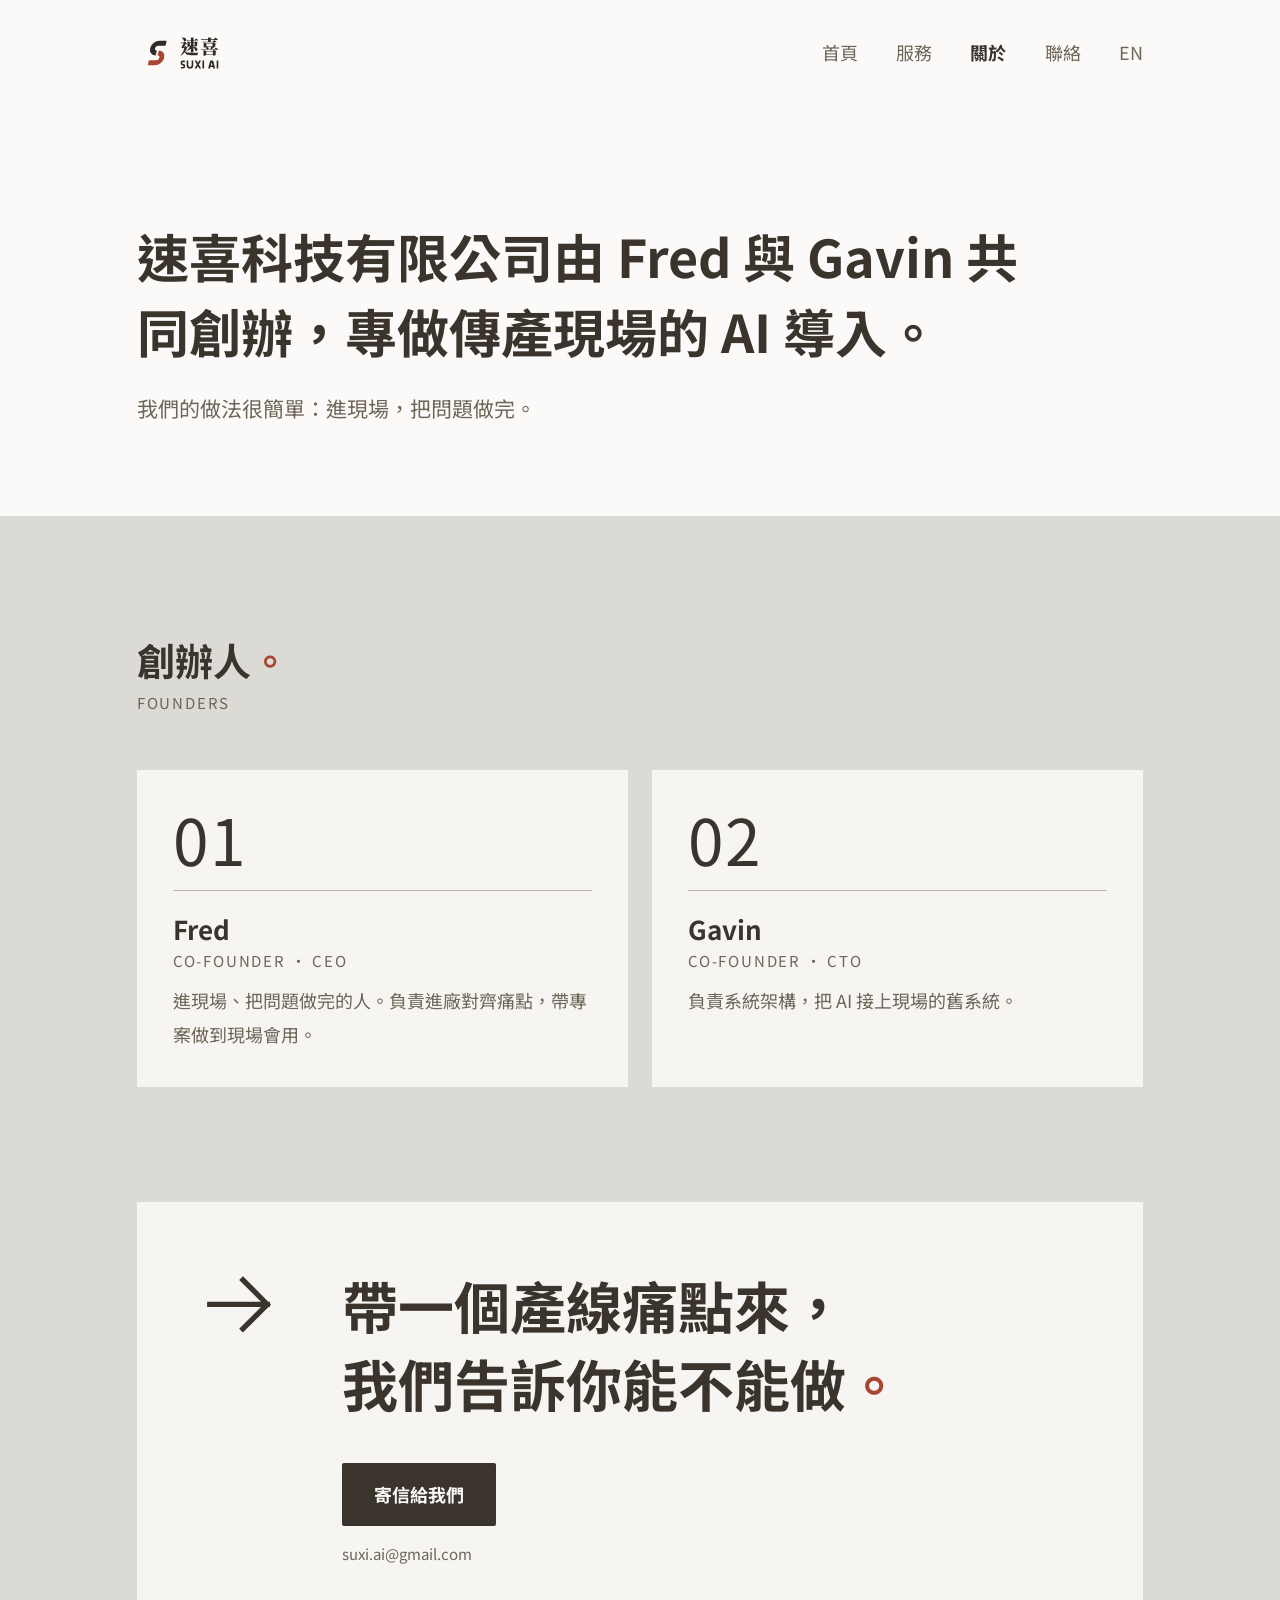
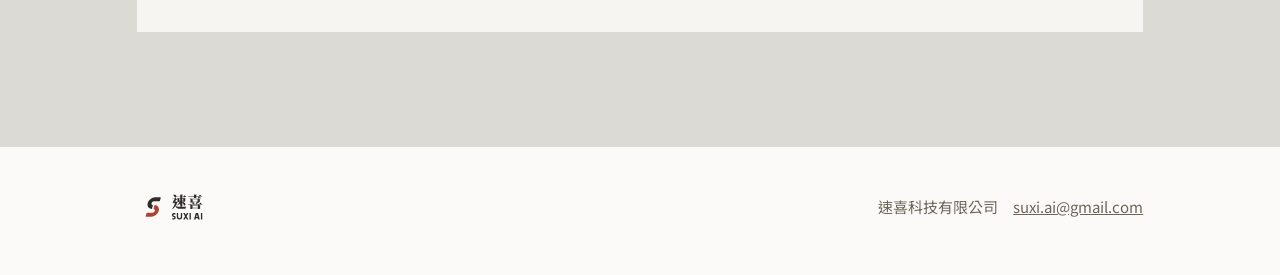
==== about/index.html @ ddbe0c7b "官網改版：導視系統風（D6），中英 8 頁 Co-Authored-By: Claude Sonnet 5.5 <noreply@anthropic.com>" ====
<!doctype html>
<html lang="zh-Hant-TW">
<head>
<meta charset="utf-8">
<meta name="viewport" content="width=device-width, initial-scale=1">
<title>關於｜速喜科技 SUXI AI</title>
<meta name="description" content="速喜科技有限公司由 Fred 與 Gavin 共同創辦，專做傳產現場的 AI 導入。">
<meta name="theme-color" content="#FBFAF8">
<link rel="icon" href="../assets/favicon.ico" sizes="48x48">
<link rel="icon" href="../assets/favicon.svg" type="image/svg+xml">
<link rel="apple-touch-icon" href="../assets/apple-touch-icon.png">
<link rel="preconnect" href="https://fonts.googleapis.com">
<link rel="preconnect" href="https://fonts.gstatic.com" crossorigin>
<link href="https://fonts.googleapis.com/css2?family=Noto+Sans+TC:wght@400;700&display=swap" rel="stylesheet">
<link rel="stylesheet" href="../style.css">
<script type="application/ld+json">
{
  "@context": "https://schema.org",
  "@type": "Organization",
  "name": "速喜科技有限公司",
  "alternateName": "SUXI AI",
  "email": "suxi.ai@gmail.com",
  "description": "速喜科技進傳產現場，把 AI 接進正在跑的舊系統，讓它真正用起來。"
}
</script>
</head>
<body>

<svg width="0" height="0" style="position:absolute" aria-hidden="true">
  <symbol id="a-right" viewBox="0 0 44 44"><path d="M5 22H38M24 8L38 22L24 36"/></symbol>
  <symbol id="a-up" viewBox="0 0 44 44"><path d="M22 39V6M8 20L22 6L36 20"/></symbol>
  <symbol id="a-left" viewBox="0 0 44 44"><path d="M39 22H6M20 8L6 22L20 36"/></symbol>
</svg>

<header class="site-header">
  <div class="wrap">
    <a href="../" class="brand"><img src="../assets/suxi-horizontal-bi.svg" alt="速喜科技 SUXI AI" width="86" height="50"></a>
    <nav class="nav" aria-label="主選單">
      <a href="../">首頁</a>
      <a href="../services/">服務</a>
      <a href="./" aria-current="page">關於</a>
      <a href="../contact/">聯絡</a>
      <a href="../en/about/" lang="en" hreflang="en">EN</a>
    </nav>
  </div>
</header>

<main>
  <section class="page-head">
    <div class="wrap">
      <h1 class="page-title">速喜科技有限公司由 Fred 與 Gavin 共同創辦，專做傳產現場的 AI 導入。</h1>
      <p class="lead">我們的做法很簡單：進現場，把問題做完。</p>
    </div>
  </section>

  <section class="wall">
    <div class="wrap">
      <div class="head">
        <h2>創辦人<span class="seal">。</span></h2>
        <p class="en">Founders</p>
      </div>
      <ul class="plates two">
        <li class="plate">
          <div class="plate-top"><span class="num">01</span></div>
          <h3>Fred</h3>
          <p class="en">Co-founder · CEO</p>
          <p>進現場、把問題做完的人。負責進廠對齊痛點，帶專案做到現場會用。</p>
        </li>
        <li class="plate">
          <div class="plate-top"><span class="num">02</span></div>
          <h3>Gavin</h3>
          <p class="en">Co-founder · CTO</p>
          <p>負責系統架構，把 AI 接上現場的舊系統。</p>
        </li>
      </ul>
    </div>
  </section>

  <section class="wall closing">
    <div class="wrap">
      <div class="plate">
        <svg class="arrow" aria-hidden="true"><use href="#a-right"/></svg>
        <div>
          <h2><span>帶一個產線痛點來，</span><span>我們告訴你能不能做<span class="seal" style="display:inline">。</span></span></h2>
          <a class="btn" href="mailto:suxi.ai@gmail.com">寄信給我們</a>
          <span class="mailnote">suxi.ai@gmail.com</span>
        </div>
      </div>
    </div>
  </section>
</main>

<footer class="site-footer">
  <div class="wrap">
    <img src="../assets/suxi-horizontal-bi.svg" alt="速喜科技 SUXI AI" width="69" height="40">
    <p>速喜科技有限公司　<a href="mailto:suxi.ai@gmail.com">suxi.ai@gmail.com</a></p>
  </div>
</footer>

</body>
</html>
---- style.css ----
/* 速喜科技 SUXI AI — 導視系統風（2026-11-10 定案 D6）
   參考：嘉義市立美術館視覺識別與導視（莊濟寰）。
   一種黑體、兩種粗細；褐墨＋淺灰牆面；箭頭、方框數字、細橫線；中英雙語；朱色只留句號 */
:root {
  --white: #FBFAF8;
  --wall: #DCDAD5;        /* 導視牆 */
  --plate: #F6F5F2;       /* 導視牌 */
  --ink: #3A342D;         /* 褐墨，內文 */
  --ink-soft: #6F6558;    /* 次要文字 */
  --rule: #BDB7AC;        /* 細線 */
  --shu: #A94632;         /* 褪朱，沿用 logo */
  --sans: "Noto Sans TC", "PingFang TC", system-ui, sans-serif;
  --gutter: clamp(20px, 6vw, 96px);
  --max: 1160px;
}

* { box-sizing: border-box; }
html { -webkit-text-size-adjust: 100%; }
body { margin: 0; background: var(--white); color: var(--ink); font-family: var(--sans); font-weight: 400; font-size: 18px; line-height: 1.85; }
html[lang="en"] body { line-height: 1.65; }
p, h1, h2, h3, ol, ul { margin: 0; }
a { color: inherit; }
img { display: block; max-width: 100%; }
b, h1, h2, h3 { font-weight: 700; }
.wrap { max-width: var(--max); margin: 0 auto; padding: 0 var(--gutter); }
.seal { color: var(--shu); }
.en { font-size: 15px; line-height: 1.5; letter-spacing: .12em; text-transform: uppercase; color: var(--ink-soft); }
.arrow { width: 44px; height: 44px; flex: none; fill: none; stroke: var(--ink); stroke-width: 3; stroke-linecap: square; stroke-linejoin: miter; }

/* ---------- 頁首 ---------- */
.site-header .wrap { display: flex; align-items: center; justify-content: space-between; flex-wrap: wrap; gap: 8px 24px; padding-top: 28px; padding-bottom: 28px; }
.brand img { height: 50px; width: auto; }
.nav { display: flex; flex-wrap: wrap; gap: 4px clamp(20px, 3vw, 40px); font-size: 18px; }
.nav a { text-decoration: none; color: var(--ink-soft); padding: 4px 0; }
.nav a:hover { color: var(--ink); }
.nav a[aria-current="page"] { color: var(--ink); font-weight: 700; }

/* ---------- 首屏（首頁） ---------- */
.hero { padding: clamp(64px, 11vw, 144px) 0 clamp(72px, 11vw, 144px); }
.display { font-weight: 700; font-size: clamp(40px, 10.5vw, 120px); line-height: 1.3; }
.display span { display: block; }
html[lang="en"] .display { font-size: clamp(36px, 8.4vw, 104px); line-height: 1.2; }
.hero-text { max-width: 36em; margin-top: clamp(48px, 7vw, 88px); }
.hero h1 { font-size: 22px; line-height: 1.8; text-wrap: balance; }
html[lang="en"] .hero h1 { line-height: 1.6; }
.hero .lead { color: var(--ink-soft); margin-top: 20px; }

.btn { display: inline-block; margin-top: 40px; text-decoration: none; background: var(--ink); color: var(--white); font-size: 18px; font-weight: 700; line-height: 1.5;
  padding: 18px 32px; border-radius: 2px; transition: background .2s; }
.btn:hover { background: var(--shu); }
.mailnote { display: block; margin-top: 14px; font-size: 15px; color: var(--ink-soft); }

/* ---------- 子頁標題 ---------- */
.page-head { padding: clamp(56px, 9vw, 112px) 0 clamp(48px, 7vw, 88px); }
.page-title { font-size: clamp(28px, 4.6vw, 52px); font-weight: 700; line-height: 1.45; max-width: 20em; text-wrap: balance; }
html[lang="en"] .page-title { line-height: 1.25; max-width: 22em; }
.page-head .lead { color: var(--ink-soft); font-size: clamp(18px, 2vw, 21px); margin-top: 20px; max-width: 32em; }

/* ---------- 導視牆與導視牌 ---------- */
.wall { background: var(--wall); padding: clamp(64px, 9vw, 120px) 0; }
.wall + .wall { padding-top: 0; }
.head { margin-bottom: clamp(32px, 5vw, 56px); }
.head h2 { font-size: clamp(28px, 3.4vw, 38px); line-height: 1.5; }
html[lang="en"] .head h2 { line-height: 1.3; }
.head .en { margin-top: 4px; }
.head .intro { color: var(--ink-soft); margin-top: 16px; max-width: 36em; }

.plates { list-style: none; padding: 0; display: grid; gap: clamp(16px, 2vw, 24px); }
.plates.two { grid-template-columns: repeat(2, 1fr); }
.plates.three { grid-template-columns: repeat(3, 1fr); }
.plates.four { grid-template-columns: repeat(4, 1fr); }
.plate { background: var(--plate); padding: clamp(24px, 3vw, 36px); }
.plate-top { display: flex; align-items: flex-start; justify-content: space-between; padding-bottom: 20px; border-bottom: 1px solid var(--rule); }
.num { font-size: clamp(44px, 5vw, 64px); line-height: 1; letter-spacing: .02em; color: var(--ink); }
.plate h3 { font-size: 26px; line-height: 1.4; margin-top: 20px; }
.plates.four .plate h3 { font-size: 22px; }
html[lang="en"] .plate h3 { line-height: 1.3; }
.plate .en { margin-top: 2px; }
.plate .what { margin-top: 20px; padding-top: 20px; border-top: 1px solid var(--rule); font-weight: 700; }
html[lang="en"] .plate .what { font-size: 20px; line-height: 1.4; }
.plate .what + p { color: var(--ink-soft); margin-top: 6px; }
.plate > p:not(.en):not(.what) { color: var(--ink-soft); margin-top: 12px; }

/* 方框數字（像展廳 1、2、3 的標示） */
.box { width: 52px; height: 52px; flex: none; border: 3px solid var(--ink); display: grid; place-items: center; font-size: 26px; font-weight: 700; line-height: 1; }
.svc { display: grid; grid-template-columns: auto 1fr; gap: 8px 24px; align-items: start; }
.svc h3 { margin-top: 0; }
.svc p:not(.en) { grid-column: 2; color: var(--ink-soft); margin-top: 12px; }
.svc .en { grid-column: 2; margin-top: 0; }

/* ---------- 細線列（寫給誰、聯絡清單） ---------- */
.sect { padding: clamp(72px, 10vw, 128px) 0; }
.rows { list-style: none; padding: 0; border-top: 1px solid var(--rule); }
.rows li { display: grid; grid-template-columns: 5fr 7fr; gap: 4px 32px; padding: 24px 0; border-bottom: 1px solid var(--rule); align-items: baseline; font-size: clamp(20px, 2.2vw, 24px); }
.rows span { color: var(--ink-soft); }
.rows.list li { grid-template-columns: 72px 1fr; }
.rows.list .no { color: var(--ink-soft); font-size: 15px; letter-spacing: .12em; }
.note { color: var(--ink-soft); margin-top: 32px; }
.more { display: inline-block; margin-top: 32px; text-underline-offset: 6px; text-decoration-thickness: 1px; }
.more:hover { color: var(--shu); }

/* ---------- 聯絡信箱大字 ---------- */
.mail-big { display: inline-block; margin-top: 36px; font-size: clamp(22px, 4vw, 34px); font-weight: 700; text-decoration: none; color: var(--white); background: var(--ink); padding: 16px 32px; border-radius: 2px; overflow-wrap: anywhere; transition: background .2s; }
.mail-big:hover { background: var(--shu); }

/* ---------- 結尾導視牌 ---------- */
.closing .plate { display: grid; grid-template-columns: auto 1fr; gap: 24px clamp(24px, 5vw, 64px); align-items: start; padding: clamp(32px, 5vw, 72px); }
.closing .arrow { width: clamp(48px, 6vw, 80px); height: clamp(48px, 6vw, 80px); }
.closing h2 { font-size: clamp(26px, 4.6vw, 56px); line-height: 1.4; }
html[lang="en"] .closing h2 { font-size: clamp(26px, 3.6vw, 44px); line-height: 1.3; }
.closing h2 span { display: block; }

/* ---------- 頁尾 ---------- */
.site-footer .wrap { display: flex; justify-content: space-between; align-items: center; flex-wrap: wrap; gap: 16px; padding-top: 40px; padding-bottom: 48px; font-size: 15px; color: var(--ink-soft); }
.site-footer img { height: 40px; width: auto; }

/* ---------- 手機 ---------- */
@media (max-width: 1000px) {
  .plates.four { grid-template-columns: repeat(2, 1fr); }
}
@media (max-width: 860px) {
  .plates.two, .plates.three, .plates.four { grid-template-columns: 1fr; }
  .rows li, .rows.list li { grid-template-columns: 1fr; }
  .closing .plate { grid-template-columns: 1fr; }
  .btn { display: block; text-align: center; }
  .display { font-size: 13.2vw; }
  html[lang="en"] .display { font-size: 10vw; }
}
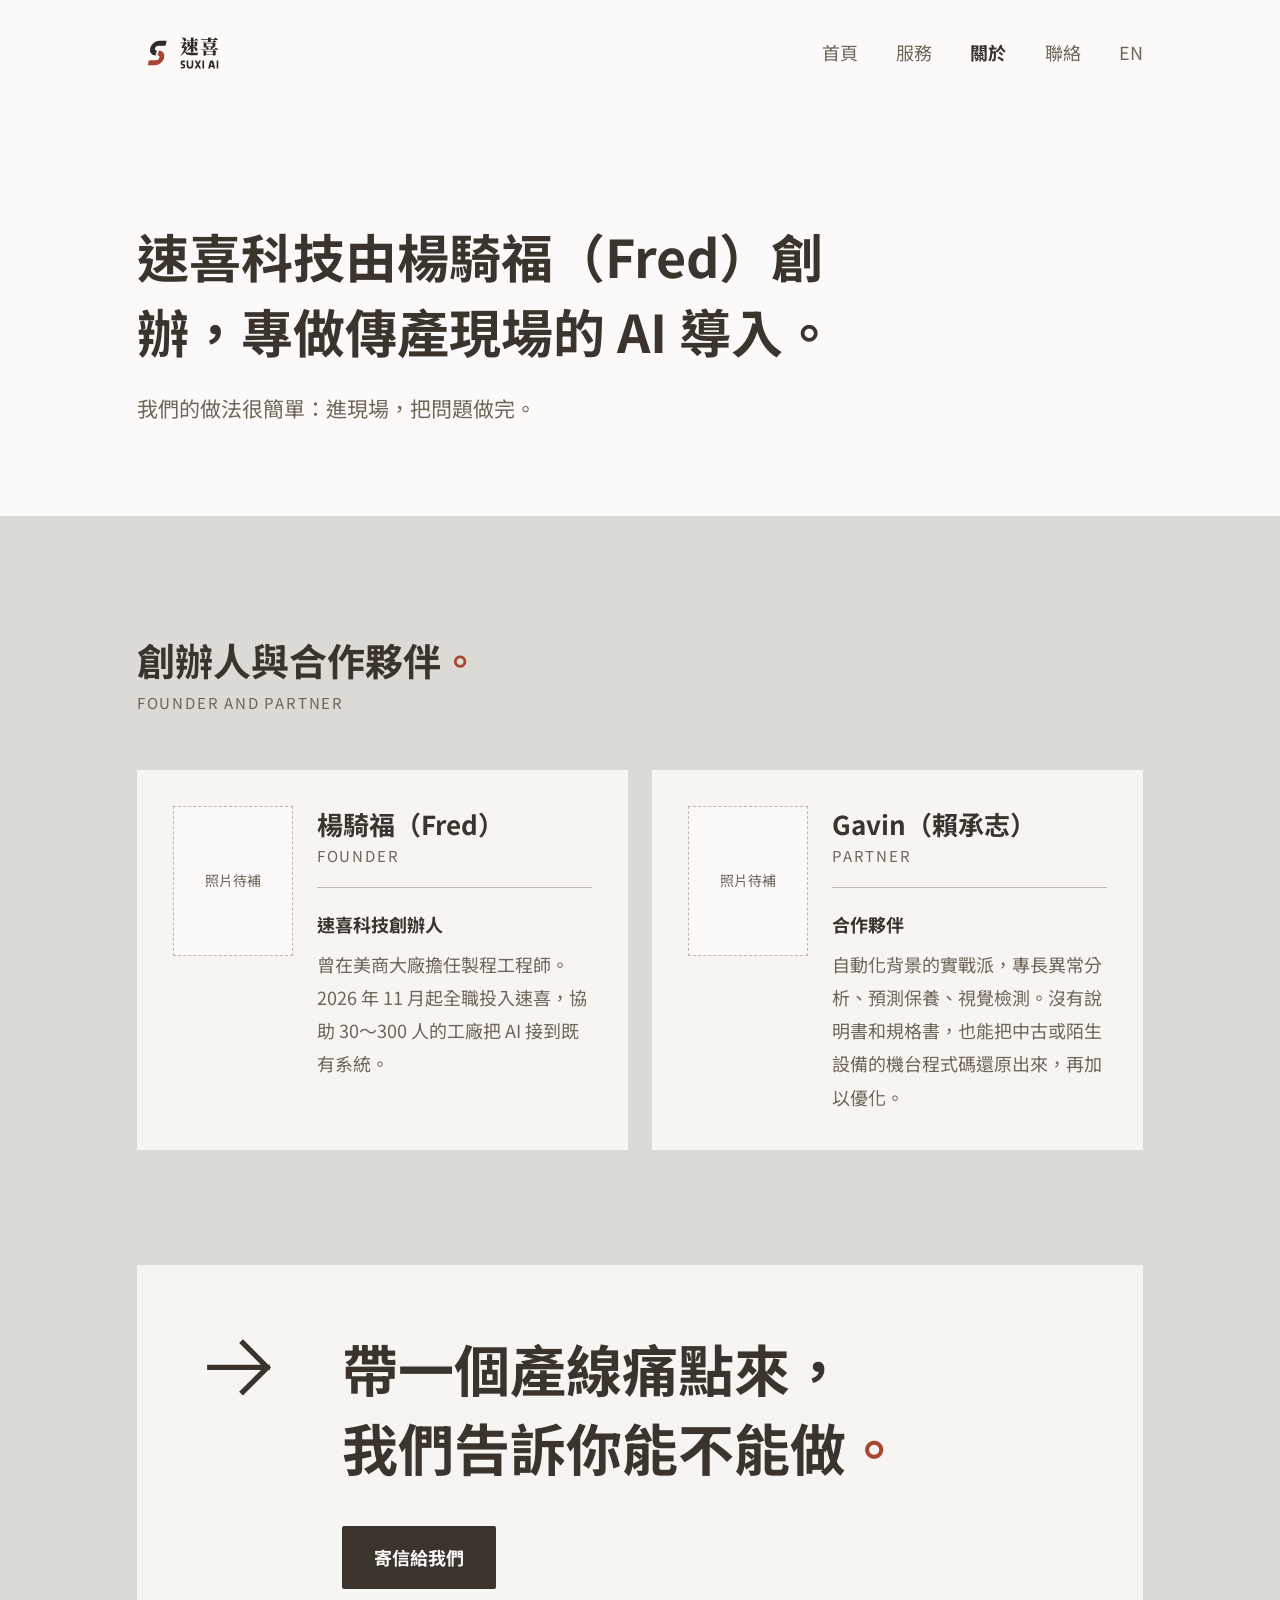
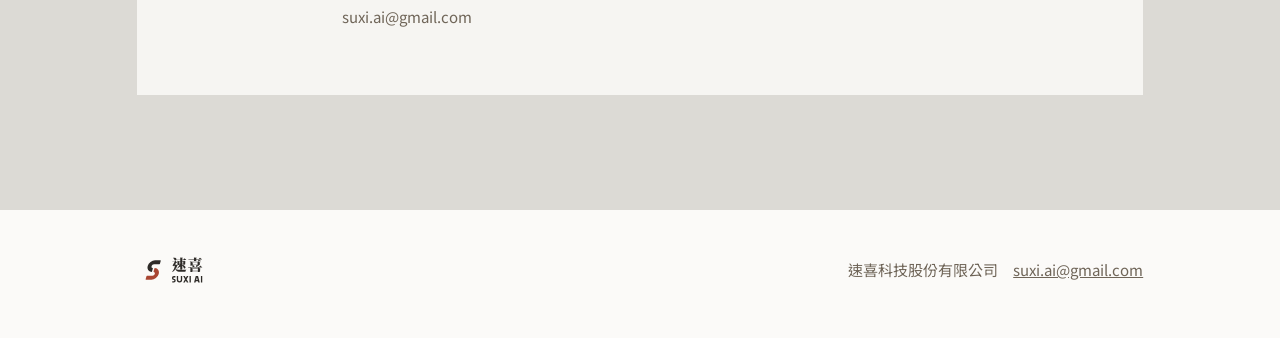
==== commit c1d43318: "官網 D6 版還原並補齊：三項服務、本地 AI、AI Agent 工作流、FAQ 問題、關於頁 - 從 c65c21c 還原 D6 中英 8 頁版型與 style.css，取代單頁霧黑版 - 補 ca" ====
--- a/about/index.html
+++ b/about/index.html
@@ -4,8 +4,20 @@
 <meta charset="utf-8">
 <meta name="viewport" content="width=device-width, initial-scale=1">
 <title>關於｜速喜科技 SUXI AI</title>
-<meta name="description" content="速喜科技有限公司由 Fred 與 Gavin 共同創辦，專做傳產現場的 AI 導入。">
+<meta name="description" content="速喜科技由楊騎福（Fred）創辦，進 30～300 人的工廠，把 AI 接到既有系統。">
 <meta name="theme-color" content="#FBFAF8">
+<link rel="canonical" href="https://suxiai.org/about/">
+<link rel="alternate" hreflang="zh-Hant-TW" href="https://suxiai.org/about/">
+<link rel="alternate" hreflang="en" href="https://suxiai.org/en/about/">
+<link rel="alternate" hreflang="x-default" href="https://suxiai.org/about/">
+<meta property="og:type" content="website">
+<meta property="og:site_name" content="速喜科技 SUXI AI">
+<meta property="og:locale" content="zh_TW">
+<meta property="og:url" content="https://suxiai.org/about/">
+<meta property="og:title" content="關於｜速喜科技 SUXI AI">
+<meta property="og:description" content="速喜科技由楊騎福（Fred）創辦，進 30～300 人的工廠，把 AI 接到既有系統。">
+<meta property="og:image" content="https://suxiai.org/assets/icon-512.png">
+<meta name="twitter:card" content="summary">
 <link rel="icon" href="../assets/favicon.ico" sizes="48x48">
 <link rel="icon" href="../assets/favicon.svg" type="image/svg+xml">
 <link rel="apple-touch-icon" href="../assets/apple-touch-icon.png">
@@ -13,16 +25,6 @@
 <link rel="preconnect" href="https://fonts.gstatic.com" crossorigin>
 <link href="https://fonts.googleapis.com/css2?family=Noto+Sans+TC:wght@400;700&display=swap" rel="stylesheet">
 <link rel="stylesheet" href="../style.css">
-<script type="application/ld+json">
-{
-  "@context": "https://schema.org",
-  "@type": "Organization",
-  "name": "速喜科技有限公司",
-  "alternateName": "SUXI AI",
-  "email": "suxi.ai@gmail.com",
-  "description": "速喜科技進傳產現場，把 AI 接進正在跑的舊系統，讓它真正用起來。"
-}
-</script>
 </head>
 <body>
 
@@ -38,7 +40,7 @@
     <nav class="nav" aria-label="主選單">
       <a href="../">首頁</a>
       <a href="../services/">服務</a>
-      <a href="./" aria-current="page">關於</a>
+      <a href="../about/" aria-current="page">關於</a>
       <a href="../contact/">聯絡</a>
       <a href="../en/about/" lang="en" hreflang="en">EN</a>
     </nav>
@@ -48,7 +50,7 @@
 <main>
   <section class="page-head">
     <div class="wrap">
-      <h1 class="page-title">速喜科技有限公司由 Fred 與 Gavin 共同創辦，專做傳產現場的 AI 導入。</h1>
+      <h1 class="page-title">速喜科技由楊騎福（Fred）創辦，專做傳產現場的 AI 導入。</h1>
       <p class="lead">我們的做法很簡單：進現場，把問題做完。</p>
     </div>
   </section>
@@ -56,21 +58,27 @@
   <section class="wall">
     <div class="wrap">
       <div class="head">
-        <h2>創辦人<span class="seal">。</span></h2>
-        <p class="en">Founders</p>
+        <h2>創辦人與合作夥伴<span class="seal">。</span></h2>
+        <p class="en">Founder and partner</p>
       </div>
       <ul class="plates two">
-        <li class="plate">
-          <div class="plate-top"><span class="num">01</span></div>
-          <h3>Fred</h3>
-          <p class="en">Co-founder · CEO</p>
-          <p>進現場、把問題做完的人。負責進廠對齊痛點，帶專案做到現場會用。</p>
+        <li class="plate person">
+          <div class="photo" role="img" aria-label="照片待補">照片待補</div>
+          <div>
+            <h3>楊騎福（Fred）</h3>
+            <p class="en">Founder</p>
+            <p class="what">速喜科技創辦人</p>
+            <p>曾在美商大廠擔任製程工程師。2026 年 11 月起全職投入速喜，協助 30～300 人的工廠把 AI 接到既有系統。</p>
+          </div>
         </li>
-        <li class="plate">
-          <div class="plate-top"><span class="num">02</span></div>
-          <h3>Gavin</h3>
-          <p class="en">Co-founder · CTO</p>
-          <p>負責系統架構，把 AI 接上現場的舊系統。</p>
+        <li class="plate person">
+          <div class="photo" role="img" aria-label="照片待補">照片待補</div>
+          <div>
+            <h3>Gavin（賴承志）</h3>
+            <p class="en">Partner</p>
+            <p class="what">合作夥伴</p>
+            <p>自動化背景的實戰派，專長異常分析、預測保養、視覺檢測。沒有說明書和規格書，也能把中古或陌生設備的機台程式碼還原出來，再加以優化。</p>
+          </div>
         </li>
       </ul>
     </div>
@@ -93,7 +101,7 @@
 <footer class="site-footer">
   <div class="wrap">
     <img src="../assets/suxi-horizontal-bi.svg" alt="速喜科技 SUXI AI" width="69" height="40">
-    <p>速喜科技有限公司　<a href="mailto:suxi.ai@gmail.com">suxi.ai@gmail.com</a></p>
+    <p>速喜科技股份有限公司　<a href="mailto:suxi.ai@gmail.com">suxi.ai@gmail.com</a></p>
   </div>
 </footer>
 
--- a/style.css
+++ b/style.css
@@ -108,7 +108,7 @@
 .closing .arrow { width: clamp(48px, 6vw, 80px); height: clamp(48px, 6vw, 80px); }
 .closing h2 { font-size: clamp(26px, 4.6vw, 56px); line-height: 1.4; }
 html[lang="en"] .closing h2 { font-size: clamp(26px, 3.6vw, 44px); line-height: 1.3; }
-.closing h2 span { display: block; }
+.closing h2 span { display: block; text-wrap: balance; }
 
 /* ---------- 頁尾 ---------- */
 .site-footer .wrap { display: flex; justify-content: space-between; align-items: center; flex-wrap: wrap; gap: 16px; padding-top: 40px; padding-bottom: 48px; font-size: 15px; color: var(--ink-soft); }
@@ -125,4 +125,28 @@
   .btn { display: block; text-align: center; }
   .display { font-size: 13.2vw; }
   html[lang="en"] .display { font-size: 10vw; }
+  .nav { gap: 4px 18px; font-size: 17px; }
 }
+
+/* ---------- 2026-11-25 補：三項服務、本地 AI、FAQ、人物照片位 ---------- */
+.svc-head { display: grid; grid-template-columns: auto 1fr; gap: 8px 24px; align-items: start; }
+.svc-head .box { margin-top: 4px; }
+.svc .ticks { grid-column: 2; }
+.ticks { list-style: none; padding: 0; margin-top: 16px; border-top: 1px solid var(--rule); }
+.ticks li { padding: 12px 0 12px 20px; border-bottom: 1px solid var(--rule); color: var(--ink-soft); position: relative; }
+.ticks li::before { content: ""; position: absolute; left: 0; top: 1.45em; width: 10px; height: 2px; background: var(--shu); }
+.plates.flat .plate { background: var(--plate); border: 1px solid var(--rule); }
+.sect.tight { padding-top: 0; }
+.faq li { font-size: clamp(18px, 2vw, 21px); }
+.faq li span:last-child { color: var(--ink); }
+.person { display: grid; grid-template-columns: 120px 1fr; gap: 24px; align-items: start; }
+.person h3 { margin-top: 0; }
+.photo { aspect-ratio: 4 / 5; width: 100%; max-width: 100%; border: 1px dashed var(--rule); background: var(--white);
+  display: grid; place-items: center; text-align: center; font-size: 14px; color: var(--ink-soft); padding: 8px; }
+@media (max-width: 860px) {
+  .person { grid-template-columns: 96px 1fr; gap: 16px; }
+}
+@media (max-width: 420px) {
+  .person { grid-template-columns: 1fr; }
+  .photo { max-width: 140px; }
+}
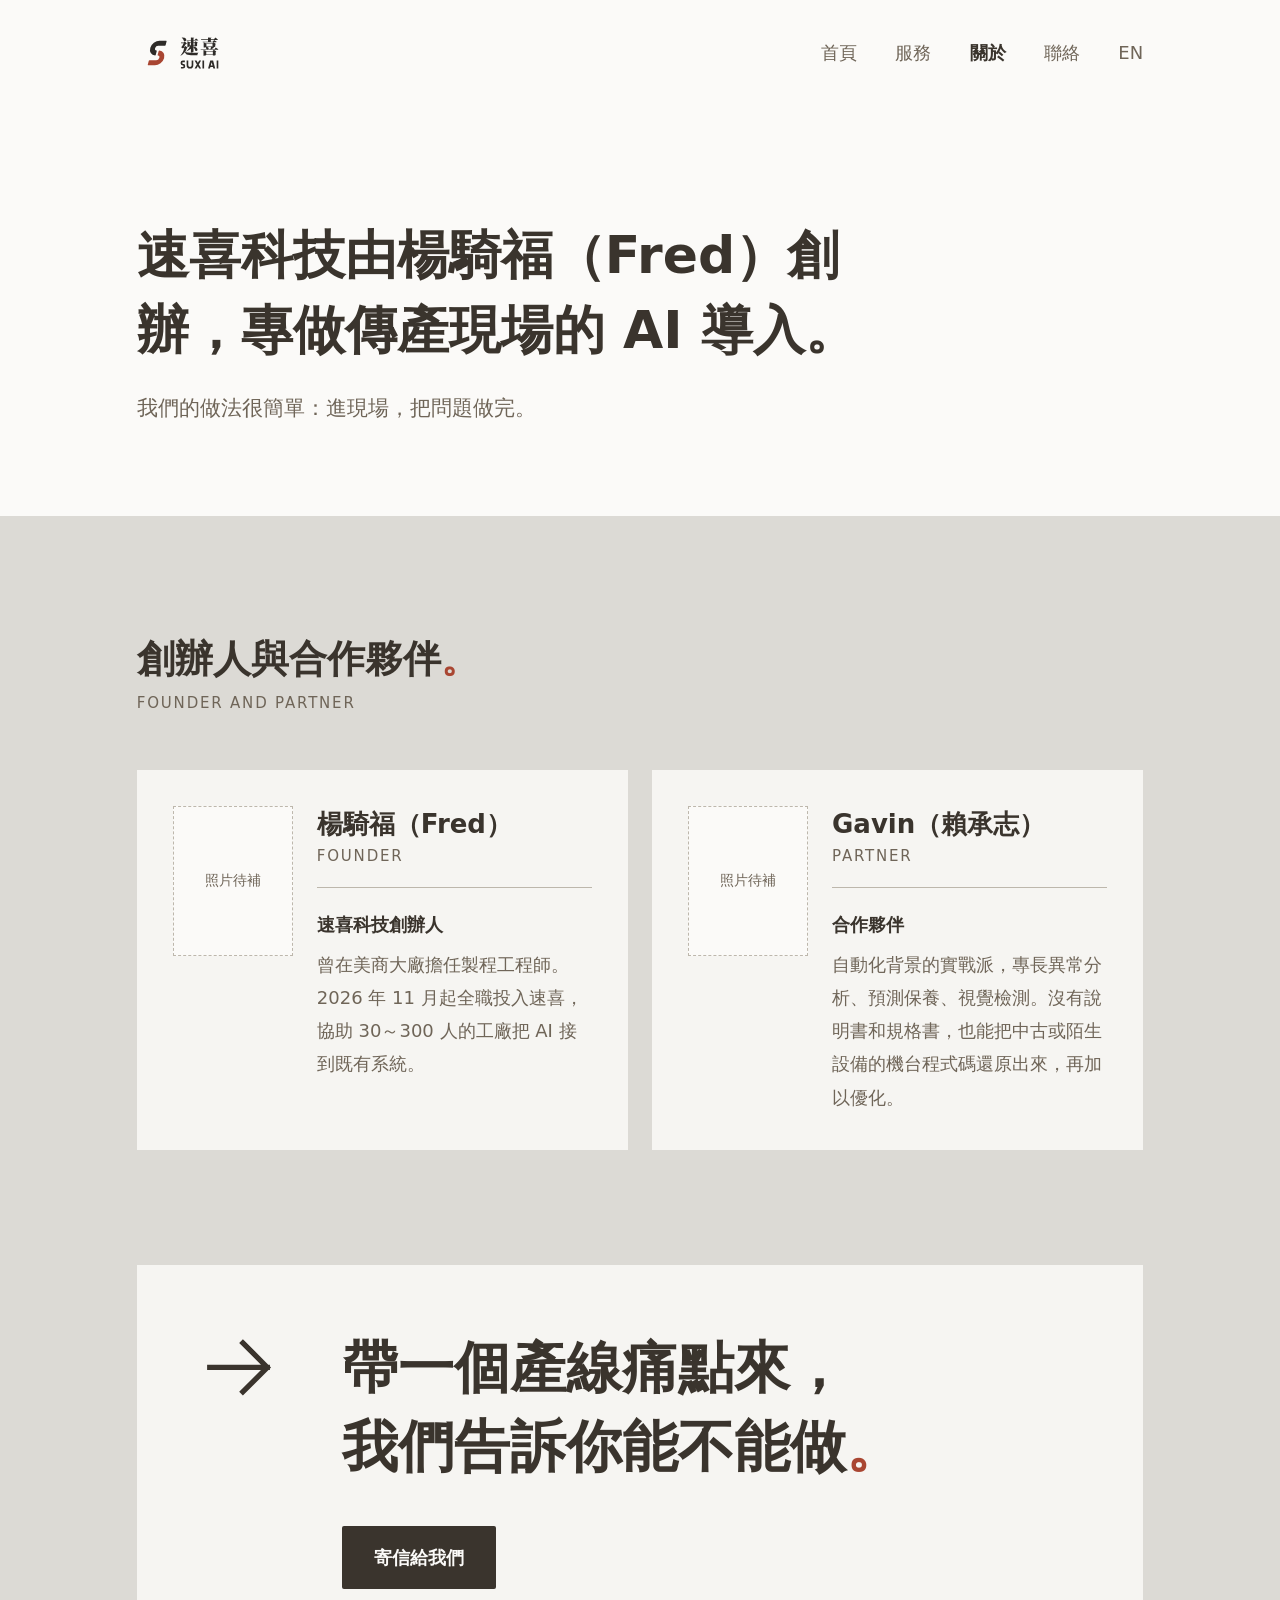
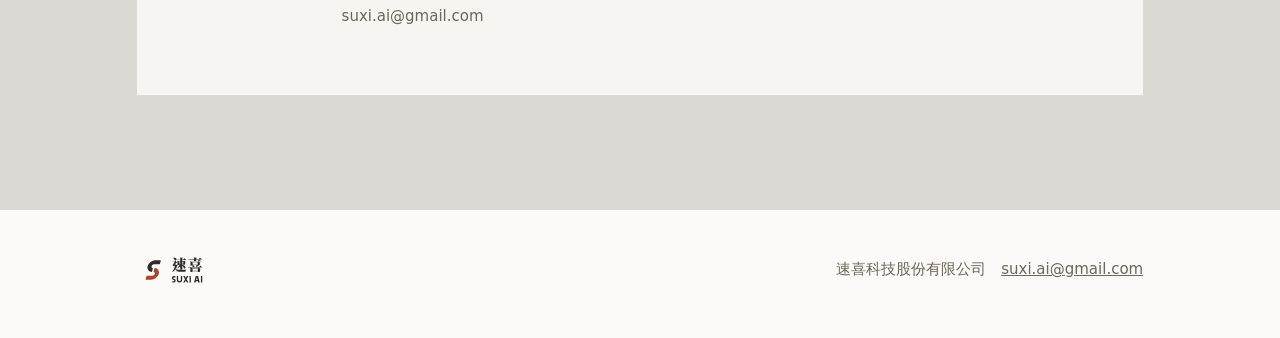
==== commit 2c0351f3: "首頁粒子背景、安全設定、分享大圖、robots 補 AI 爬蟲 - assets/particles.js：首屏粒子隨捲動 S 標誌 → 接線格 → 箭頭；無外部套件，尊重減少動態 - 8 頁加 CS" ====
--- a/about/index.html
+++ b/about/index.html
@@ -5,6 +5,8 @@
 <meta name="viewport" content="width=device-width, initial-scale=1">
 <title>關於｜速喜科技 SUXI AI</title>
 <meta name="description" content="速喜科技由楊騎福（Fred）創辦，進 30～300 人的工廠，把 AI 接到既有系統。">
+<meta http-equiv="Content-Security-Policy" content="default-src 'self'; script-src 'self'; style-src 'self' 'unsafe-inline' https://fonts.googleapis.com; font-src https://fonts.gstatic.com; img-src 'self' data:; connect-src 'none'; object-src 'none'; base-uri 'none'; form-action 'none'">
+<meta name="referrer" content="strict-origin-when-cross-origin">
 <meta name="theme-color" content="#FBFAF8">
 <link rel="canonical" href="https://suxiai.org/about/">
 <link rel="alternate" hreflang="zh-Hant-TW" href="https://suxiai.org/about/">
@@ -13,11 +15,17 @@
 <meta property="og:type" content="website">
 <meta property="og:site_name" content="速喜科技 SUXI AI">
 <meta property="og:locale" content="zh_TW">
+<meta property="og:locale:alternate" content="en_US">
 <meta property="og:url" content="https://suxiai.org/about/">
 <meta property="og:title" content="關於｜速喜科技 SUXI AI">
 <meta property="og:description" content="速喜科技由楊騎福（Fred）創辦，進 30～300 人的工廠，把 AI 接到既有系統。">
-<meta property="og:image" content="https://suxiai.org/assets/icon-512.png">
-<meta name="twitter:card" content="summary">
+<meta property="og:image" content="https://suxiai.org/assets/og-image.png">
+<meta property="og:image:width" content="1200">
+<meta property="og:image:height" content="630">
+<meta name="twitter:card" content="summary_large_image">
+<meta name="twitter:title" content="關於｜速喜科技 SUXI AI">
+<meta name="twitter:description" content="速喜科技由楊騎福（Fred）創辦，進 30～300 人的工廠，把 AI 接到既有系統。">
+<meta name="twitter:image" content="https://suxiai.org/assets/og-image.png">
 <link rel="icon" href="../assets/favicon.ico" sizes="48x48">
 <link rel="icon" href="../assets/favicon.svg" type="image/svg+xml">
 <link rel="apple-touch-icon" href="../assets/apple-touch-icon.png">
--- a/style.css
+++ b/style.css
@@ -150,3 +150,9 @@
   .person { grid-template-columns: 1fr; }
   .photo { max-width: 140px; }
 }
+
+/* ---------- 首頁粒子背景（assets/particles.js；純裝飾） ----------
+   固定在最底層；導視牆有底色會蓋住它，只在白底區塊透出來 */
+.particles { position: fixed; inset: 0; width: 100%; height: 100%; z-index: -1; pointer-events: none; }
+@media (max-width: 860px) { .particles { opacity: .35; } }
+@media print { .particles { display: none; } }
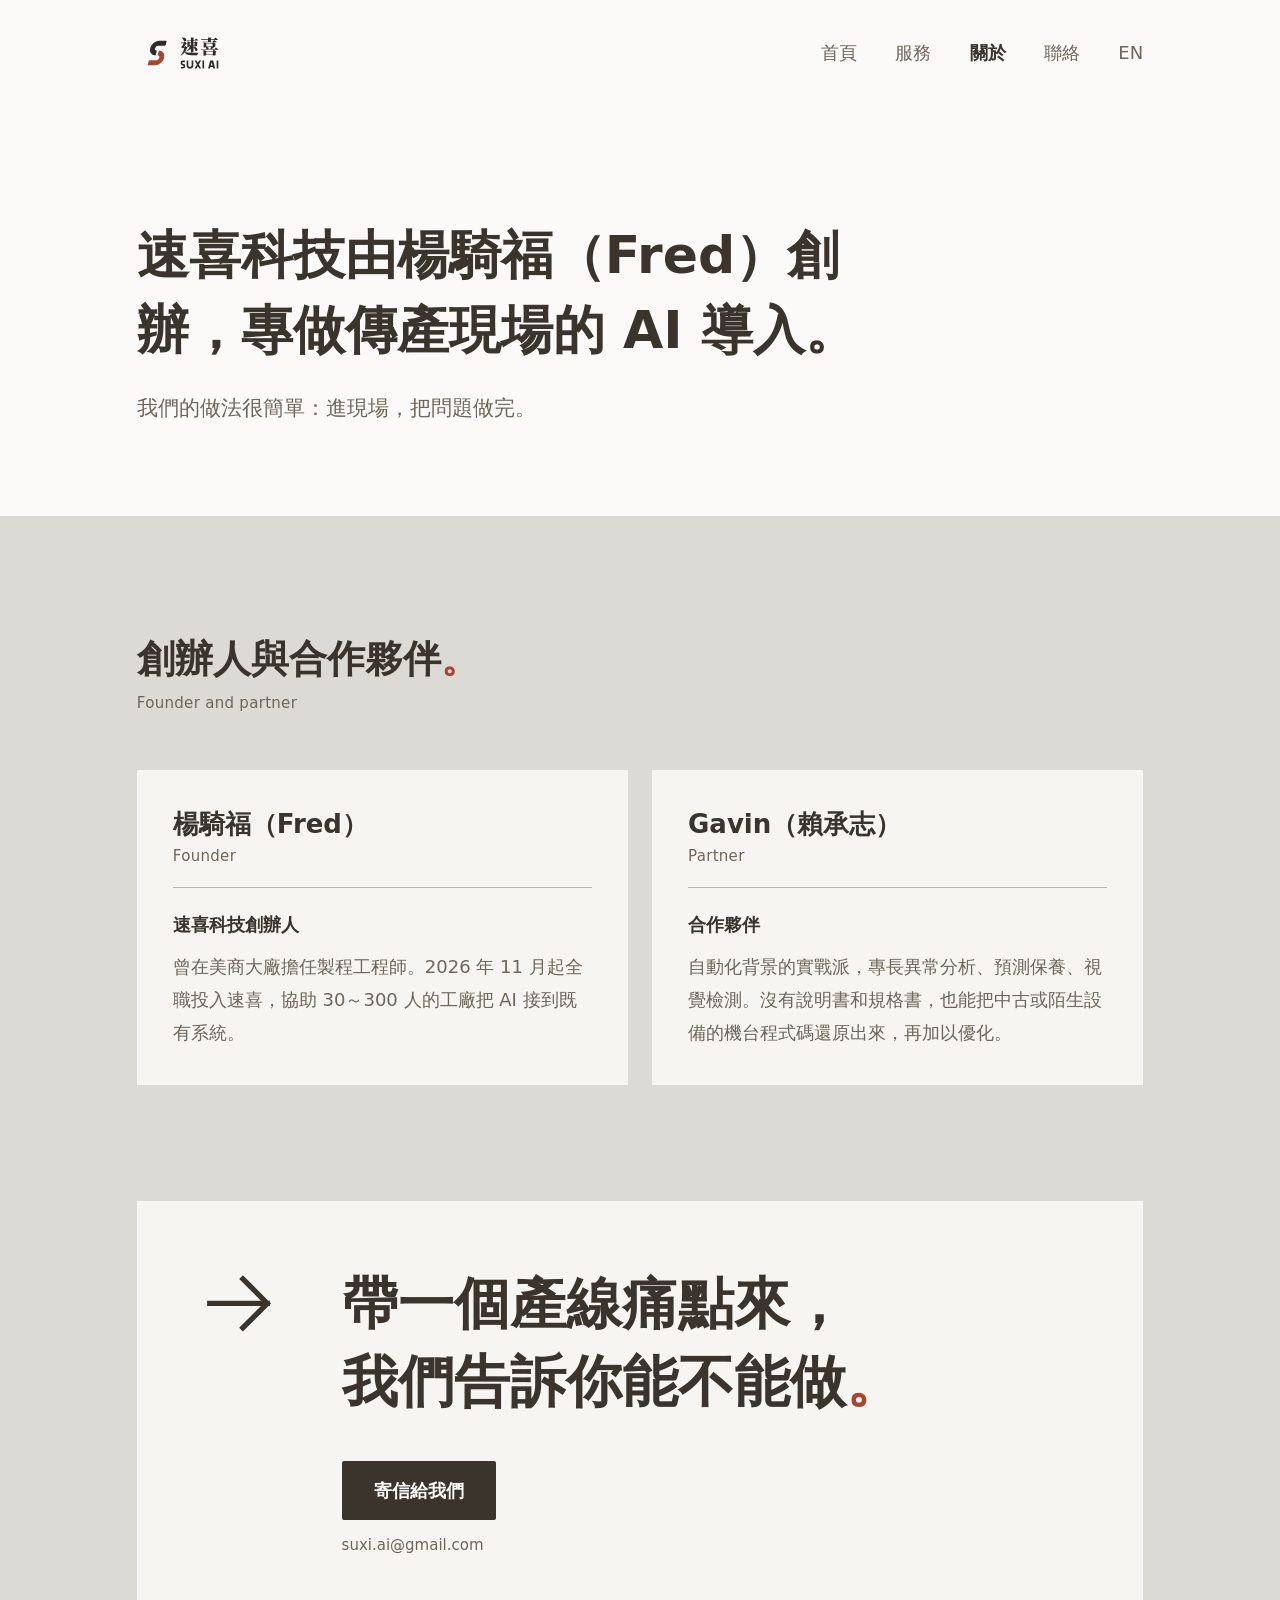
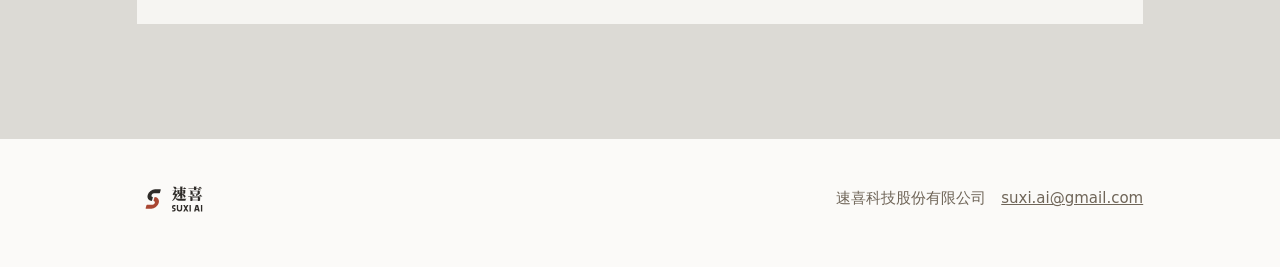
==== commit 8161d7a0: "依 unslop 清單去 AI 味：英文小字、三件事改指引列表、點陣 S 靜止、淡入簡化、按鈕與朱色、字重 600 Co-Authored-By: Claude Opus 5.5 <noreply@a" ====
--- a/about/index.html
+++ b/about/index.html
@@ -31,7 +31,7 @@
 <link rel="apple-touch-icon" href="../assets/apple-touch-icon.png">
 <link rel="preconnect" href="https://fonts.googleapis.com">
 <link rel="preconnect" href="https://fonts.gstatic.com" crossorigin>
-<link href="https://fonts.googleapis.com/css2?family=Noto+Sans+TC:wght@400;700&display=swap" rel="stylesheet">
+<link href="https://fonts.googleapis.com/css2?family=Noto+Sans+TC:wght@400;600&display=swap" rel="stylesheet">
 <link rel="stylesheet" href="../style.css">
 </head>
 <body>
@@ -71,7 +71,6 @@
       </div>
       <ul class="plates two">
         <li class="plate person">
-          <div class="photo" role="img" aria-label="照片待補">照片待補</div>
           <div>
             <h3>楊騎福（Fred）</h3>
             <p class="en">Founder</p>
@@ -80,7 +79,6 @@
           </div>
         </li>
         <li class="plate person">
-          <div class="photo" role="img" aria-label="照片待補">照片待補</div>
           <div>
             <h3>Gavin（賴承志）</h3>
             <p class="en">Partner</p>
--- a/style.css
+++ b/style.css
@@ -21,10 +21,10 @@
 p, h1, h2, h3, ol, ul { margin: 0; }
 a { color: inherit; }
 img { display: block; max-width: 100%; }
-b, h1, h2, h3 { font-weight: 700; }
+b, h1, h2, h3 { font-weight: 600; }
 .wrap { max-width: var(--max); margin: 0 auto; padding: 0 var(--gutter); }
 .seal { color: var(--shu); }
-.en { font-size: 15px; line-height: 1.5; letter-spacing: .12em; text-transform: uppercase; color: var(--ink-soft); }
+.en { font-size: 15px; line-height: 1.5; letter-spacing: .02em; color: var(--ink-soft); }
 .arrow { width: 44px; height: 44px; flex: none; fill: none; stroke: var(--ink); stroke-width: 3; stroke-linecap: square; stroke-linejoin: miter; }
 
 /* ---------- 頁首 ---------- */
@@ -33,11 +33,12 @@
 .nav { display: flex; flex-wrap: wrap; gap: 4px clamp(20px, 3vw, 40px); font-size: 18px; }
 .nav a { text-decoration: none; color: var(--ink-soft); padding: 4px 0; }
 .nav a:hover { color: var(--ink); }
-.nav a[aria-current="page"] { color: var(--ink); font-weight: 700; }
+.nav a[aria-current="page"] { color: var(--ink); font-weight: 600; }
 
 /* ---------- 首屏（首頁） ---------- */
-.hero { padding: clamp(64px, 11vw, 144px) 0 clamp(72px, 11vw, 144px); }
-.display { font-weight: 700; font-size: clamp(40px, 10.5vw, 120px); line-height: 1.3; }
+.hero { position: relative; padding: clamp(64px, 11vw, 144px) 0 clamp(72px, 11vw, 144px); }
+.hero .wrap { position: relative; z-index: 1; }
+.display { font-weight: 600; font-size: clamp(40px, 10.5vw, 120px); line-height: 1.3; }
 .display span { display: block; }
 html[lang="en"] .display { font-size: clamp(36px, 8.4vw, 104px); line-height: 1.2; }
 .hero-text { max-width: 36em; margin-top: clamp(48px, 7vw, 88px); }
@@ -45,10 +46,11 @@
 html[lang="en"] .hero h1 { line-height: 1.6; }
 .hero .lead { color: var(--ink-soft); margin-top: 20px; }
 
-.btn { display: inline-block; margin-top: 40px; text-decoration: none; background: var(--ink); color: var(--white); font-size: 18px; font-weight: 700; line-height: 1.5;
-  padding: 18px 32px; border-radius: 2px; transition: background .2s; }
-.btn:hover { background: var(--shu); }
-.mailnote { display: block; margin-top: 14px; font-size: 15px; color: var(--ink-soft); }
+.btn { display: inline-block; margin-top: 40px; text-decoration: none; background: var(--ink); color: var(--white); font-size: 18px; font-weight: 600; line-height: 1.5;
+  padding: 16px 32px; border-radius: 2px; transition: background-color .2s ease-out; }
+.btn:hover { background: #231F1B; }
+.btn:active { transform: scale(.98); }
+.mailnote { display: block; margin-top: 12px; font-size: 15px; color: var(--ink-soft); }
 
 /* ---------- 子頁標題 ---------- */
 .page-head { padding: clamp(56px, 9vw, 112px) 0 clamp(48px, 7vw, 88px); }
@@ -76,13 +78,13 @@
 .plates.four .plate h3 { font-size: 22px; }
 html[lang="en"] .plate h3 { line-height: 1.3; }
 .plate .en { margin-top: 2px; }
-.plate .what { margin-top: 20px; padding-top: 20px; border-top: 1px solid var(--rule); font-weight: 700; }
+.plate .what { margin-top: 20px; padding-top: 20px; border-top: 1px solid var(--rule); font-weight: 600; }
 html[lang="en"] .plate .what { font-size: 20px; line-height: 1.4; }
-.plate .what + p { color: var(--ink-soft); margin-top: 6px; }
+.plate .what + p { color: var(--ink-soft); margin-top: 8px; }
 .plate > p:not(.en):not(.what) { color: var(--ink-soft); margin-top: 12px; }
 
 /* 方框數字（像展廳 1、2、3 的標示） */
-.box { width: 52px; height: 52px; flex: none; border: 3px solid var(--ink); display: grid; place-items: center; font-size: 26px; font-weight: 700; line-height: 1; }
+.box { width: 52px; height: 52px; flex: none; border: 3px solid var(--ink); display: grid; place-items: center; font-size: 26px; font-weight: 600; line-height: 1; }
 .svc { display: grid; grid-template-columns: auto 1fr; gap: 8px 24px; align-items: start; }
 .svc h3 { margin-top: 0; }
 .svc p:not(.en) { grid-column: 2; color: var(--ink-soft); margin-top: 12px; }
@@ -94,14 +96,14 @@
 .rows li { display: grid; grid-template-columns: 5fr 7fr; gap: 4px 32px; padding: 24px 0; border-bottom: 1px solid var(--rule); align-items: baseline; font-size: clamp(20px, 2.2vw, 24px); }
 .rows span { color: var(--ink-soft); }
 .rows.list li { grid-template-columns: 72px 1fr; }
-.rows.list .no { color: var(--ink-soft); font-size: 15px; letter-spacing: .12em; }
+.rows.list .no { color: var(--ink-soft); font-size: 15px; letter-spacing: .04em; font-variant-numeric: tabular-nums; }
 .note { color: var(--ink-soft); margin-top: 32px; }
 .more { display: inline-block; margin-top: 32px; text-underline-offset: 6px; text-decoration-thickness: 1px; }
-.more:hover { color: var(--shu); }
+.more:hover { text-decoration-thickness: 2px; }
 
 /* ---------- 聯絡信箱大字 ---------- */
-.mail-big { display: inline-block; margin-top: 36px; font-size: clamp(22px, 4vw, 34px); font-weight: 700; text-decoration: none; color: var(--white); background: var(--ink); padding: 16px 32px; border-radius: 2px; overflow-wrap: anywhere; transition: background .2s; }
-.mail-big:hover { background: var(--shu); }
+.mail-big { display: inline-block; margin-top: 36px; font-size: clamp(22px, 4vw, 34px); font-weight: 600; text-decoration: none; color: var(--white); background: var(--ink); padding: 16px 32px; border-radius: 2px; overflow-wrap: anywhere; transition: background-color .2s ease-out; }
+.mail-big:hover { background: #231F1B; }
 
 /* ---------- 結尾導視牌 ---------- */
 .closing .plate { display: grid; grid-template-columns: auto 1fr; gap: 24px clamp(24px, 5vw, 64px); align-items: start; padding: clamp(32px, 5vw, 72px); }
@@ -125,7 +127,7 @@
   .btn { display: block; text-align: center; }
   .display { font-size: 13.2vw; }
   html[lang="en"] .display { font-size: 10vw; }
-  .nav { gap: 4px 18px; font-size: 17px; }
+  .nav { gap: 4px 16px; font-size: 17px; }
 }
 
 /* ---------- 2026-11-25 補：三項服務、本地 AI、FAQ、人物照片位 ---------- */
@@ -134,25 +136,58 @@
 .svc .ticks { grid-column: 2; }
 .ticks { list-style: none; padding: 0; margin-top: 16px; border-top: 1px solid var(--rule); }
 .ticks li { padding: 12px 0 12px 20px; border-bottom: 1px solid var(--rule); color: var(--ink-soft); position: relative; }
-.ticks li::before { content: ""; position: absolute; left: 0; top: 1.45em; width: 10px; height: 2px; background: var(--shu); }
+.ticks li::before { content: ""; position: absolute; left: 0; top: 1.45em; width: 10px; height: 2px; background: var(--ink); }
 .plates.flat .plate { background: var(--plate); border: 1px solid var(--rule); }
 .sect.tight { padding-top: 0; }
 .faq li { font-size: clamp(18px, 2vw, 21px); }
 .faq li span:last-child { color: var(--ink); }
-.person { display: grid; grid-template-columns: 120px 1fr; gap: 24px; align-items: start; }
+.person { display: block; }  /* 照片拍好後再改回兩欄：120px 1fr */
 .person h3 { margin-top: 0; }
 .photo { aspect-ratio: 4 / 5; width: 100%; max-width: 100%; border: 1px dashed var(--rule); background: var(--white);
   display: grid; place-items: center; text-align: center; font-size: 14px; color: var(--ink-soft); padding: 8px; }
-@media (max-width: 860px) {
-  .person { grid-template-columns: 96px 1fr; gap: 16px; }
-}
-@media (max-width: 420px) {
-  .person { grid-template-columns: 1fr; }
-  .photo { max-width: 140px; }
+
+/* ---------- 首頁首屏的點陣 S（assets/particles.js；純裝飾） ----------
+   2026-11-27 unslop：只在首屏右側，載入時聚合一次後靜止；寬度不夠就不顯示，不疊在文字上 */
+.particles { position: absolute; top: 0; right: 0; width: 42%; height: 100%; z-index: 0; pointer-events: none; }
+@media (max-width: 1100px) { .particles { display: none; } }
+html[lang="en"] .particles { top: 36%; height: 64%; }  /* 英文大字較寬，S 放到大字下方 */
+@media (max-width: 1280px) { html[lang="en"] .particles { display: none; } }
+@media print { .particles { display: none; } }
+
+/* ---------- 首頁服務卡：整張是連結（.go） ---------- */
+.plate.svc.go { display: block; padding: 0; }
+.go > a { display: block; height: 100%; padding: clamp(24px, 3vw, 36px); color: inherit; text-decoration: none; }
+.go .plate-top { align-items: center; transition: border-color .2s; }
+.go h3 { margin-top: 20px; }
+.go .arrow { transition: transform .2s; }
+.go > a:hover .arrow, .go > a:focus-visible .arrow { transform: translateX(4px); }
+.go > a:hover .plate-top, .go > a:focus-visible .plate-top { border-bottom-color: var(--ink); }
+.go > a:focus-visible { outline: 3px solid var(--ink); outline-offset: 4px; }
+
+/* ---------- 首頁捲動淡入（assets/reveal.js 加上 html.js 才生效） ---------- */
+/* 2026-11-27 unslop：改成每一區整塊淡入一次，不再每張卡各自飛入 */
+.js main section:not(.hero) > .wrap { opacity: 0; transform: translateY(8px); transition: opacity .4s ease-out, transform .4s ease-out; }
+.js main section:not(.hero) > .wrap.is-in { opacity: 1; transform: none; }
+@media (prefers-reduced-motion: reduce) {
+  .js main section:not(.hero) > .wrap { opacity: 1; transform: none; transition: none; }
 }
 
-/* ---------- 首頁粒子背景（assets/particles.js；純裝飾） ----------
-   固定在最底層；導視牆有底色會蓋住它，只在白底區塊透出來 */
-.particles { position: fixed; inset: 0; width: 100%; height: 100%; z-index: -1; pointer-events: none; }
-@media (max-width: 860px) { .particles { opacity: .35; } }
-@media print { .particles { display: none; } }
+/* ---------- 首頁「我們做三件事」：導視指引列表（2026-11-27 unslop，取代三張等寬卡片） ---------- */
+.directory { list-style: none; padding: 0; background: var(--plate); }
+.directory li + li { border-top: 1px solid var(--rule); }
+.directory a { display: grid; grid-template-columns: auto minmax(0, 5fr) minmax(0, 6fr) auto; gap: 8px 32px; align-items: start;
+  padding: clamp(24px, 3vw, 36px); color: inherit; text-decoration: none; transition: background-color .2s ease-out; }
+.directory a:hover { background: var(--white); }
+.directory a:focus-visible { outline: 3px solid var(--ink); outline-offset: -3px; }
+.directory .box { margin-top: 2px; }
+.directory h3 { font-size: 26px; line-height: 1.4; }
+.directory .en { margin-top: 4px; }
+.directory .dir-desc { color: var(--ink-soft); padding-top: 4px; }
+.directory .arrow { margin-top: 4px; transition: transform .2s ease-out; }
+.directory a:hover .arrow, .directory a:focus-visible .arrow { transform: translateX(4px); }
+@media (max-width: 860px) {
+  .directory a { grid-template-columns: auto 1fr; gap: 12px 20px; }
+  .directory .dir-desc { grid-column: 2; padding-top: 0; }
+  .directory .arrow { display: none; }
+  .directory h3 { font-size: 22px; }
+}
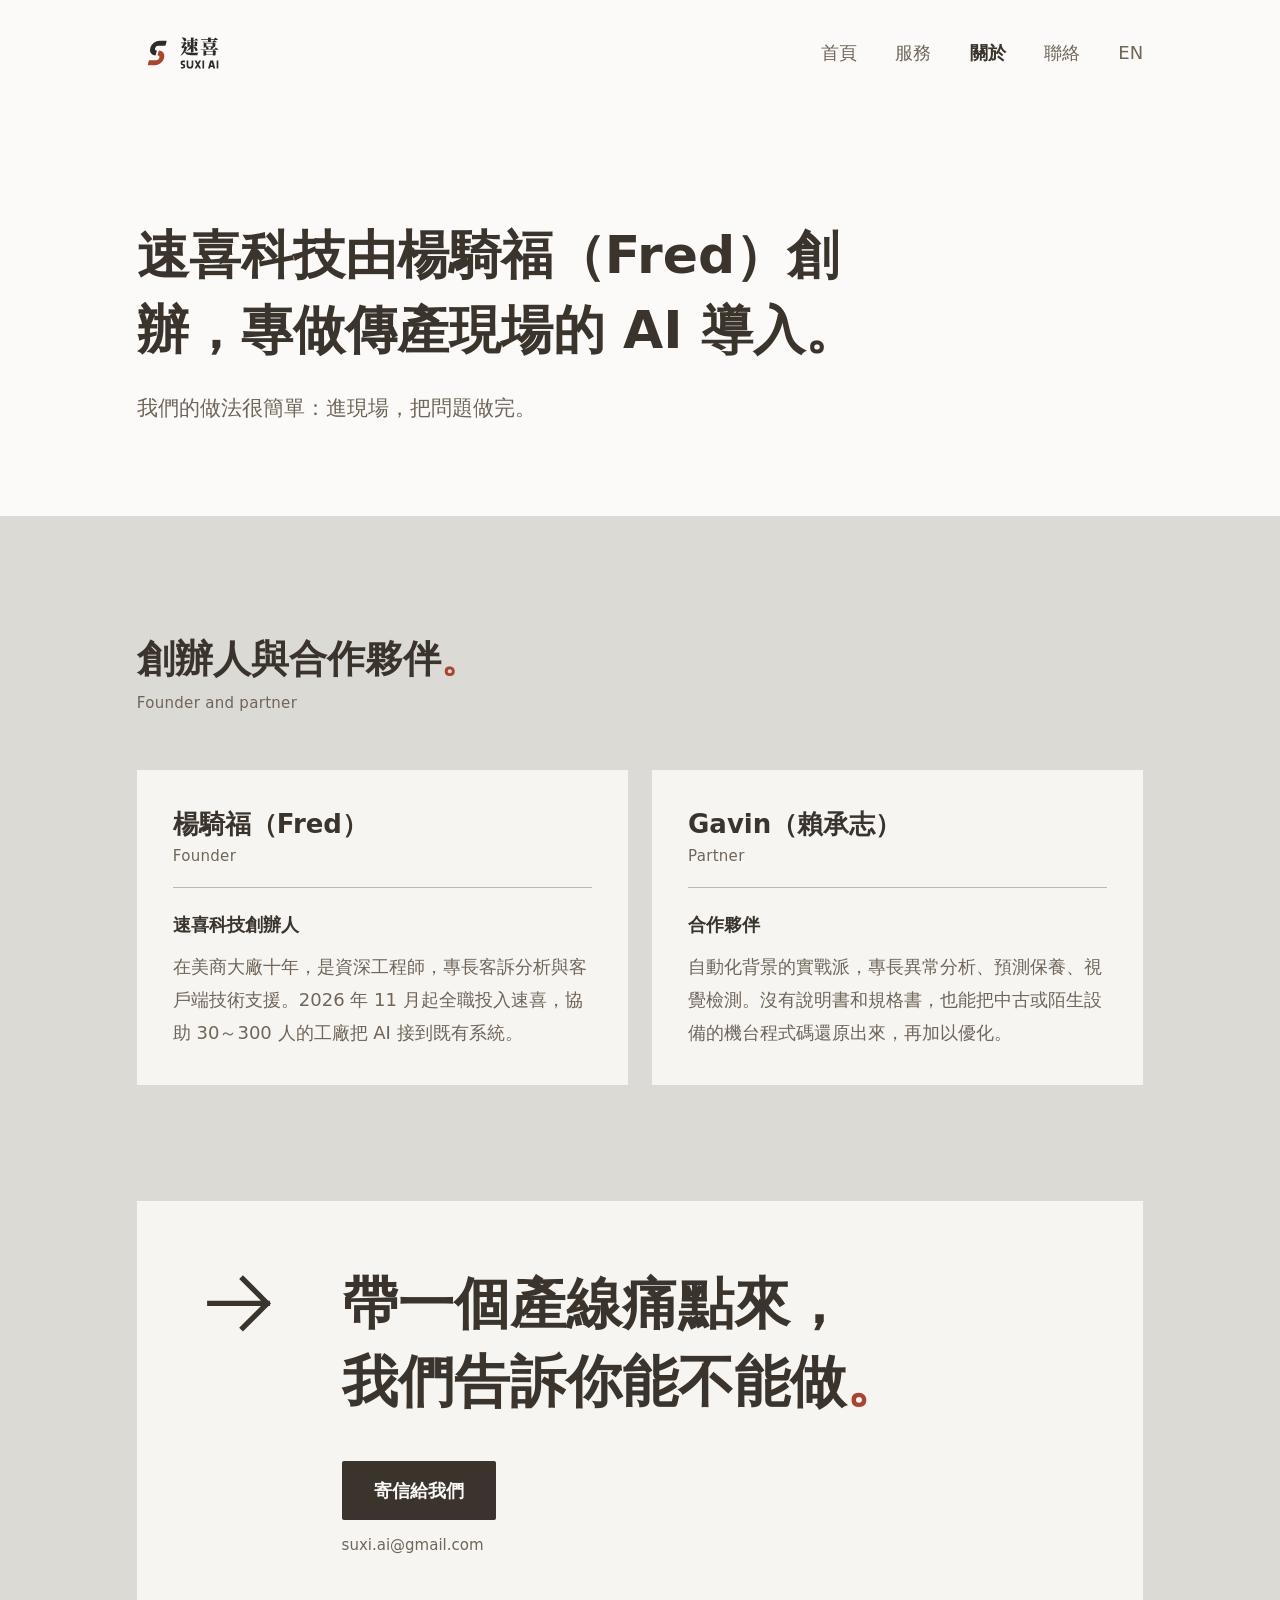
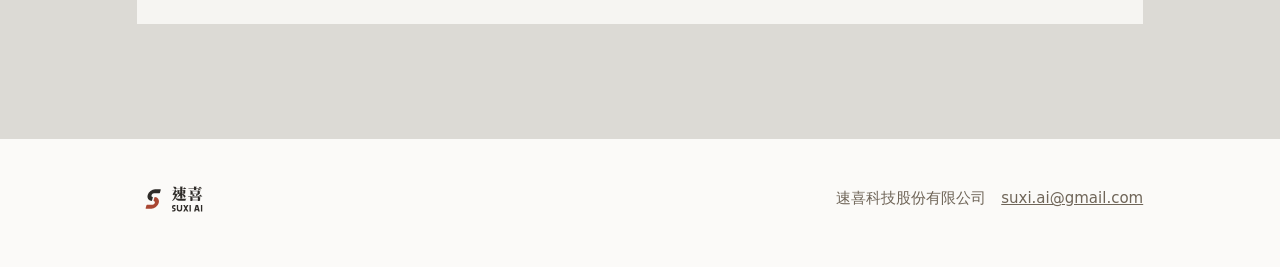
==== commit 95cc2196: "關於頁更正創辦人背景：美商十年、資深工程師、客訴分析與客戶端技術支援 Co-Authored-By: Claude Opus 5.5 <noreply@anthropic.com>" ====
--- a/about/index.html
+++ b/about/index.html
@@ -75,7 +75,7 @@
             <h3>楊騎福（Fred）</h3>
             <p class="en">Founder</p>
             <p class="what">速喜科技創辦人</p>
-            <p>曾在美商大廠擔任製程工程師。2026 年 11 月起全職投入速喜，協助 30～300 人的工廠把 AI 接到既有系統。</p>
+            <p>在美商大廠十年，是資深工程師，專長客訴分析與客戶端技術支援。2026 年 11 月起全職投入速喜，協助 30～300 人的工廠把 AI 接到既有系統。</p>
           </div>
         </li>
         <li class="plate person">
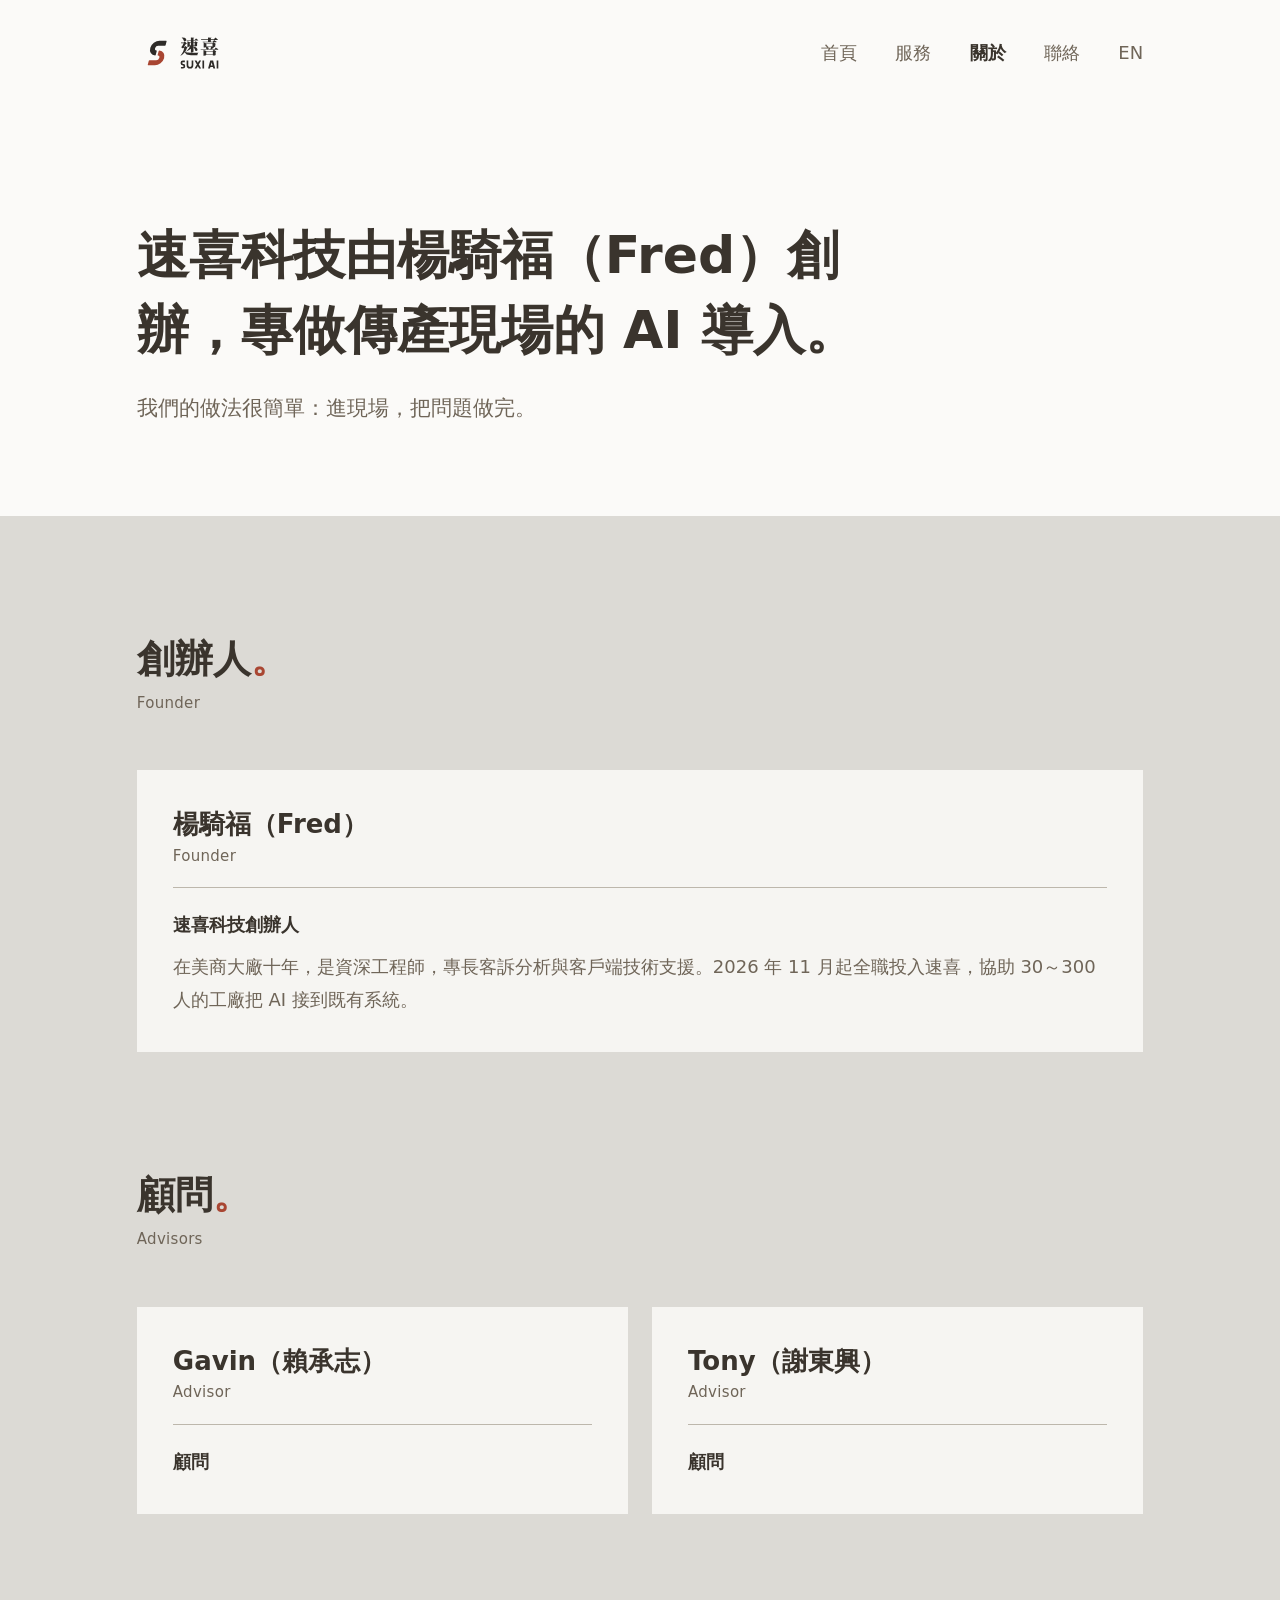
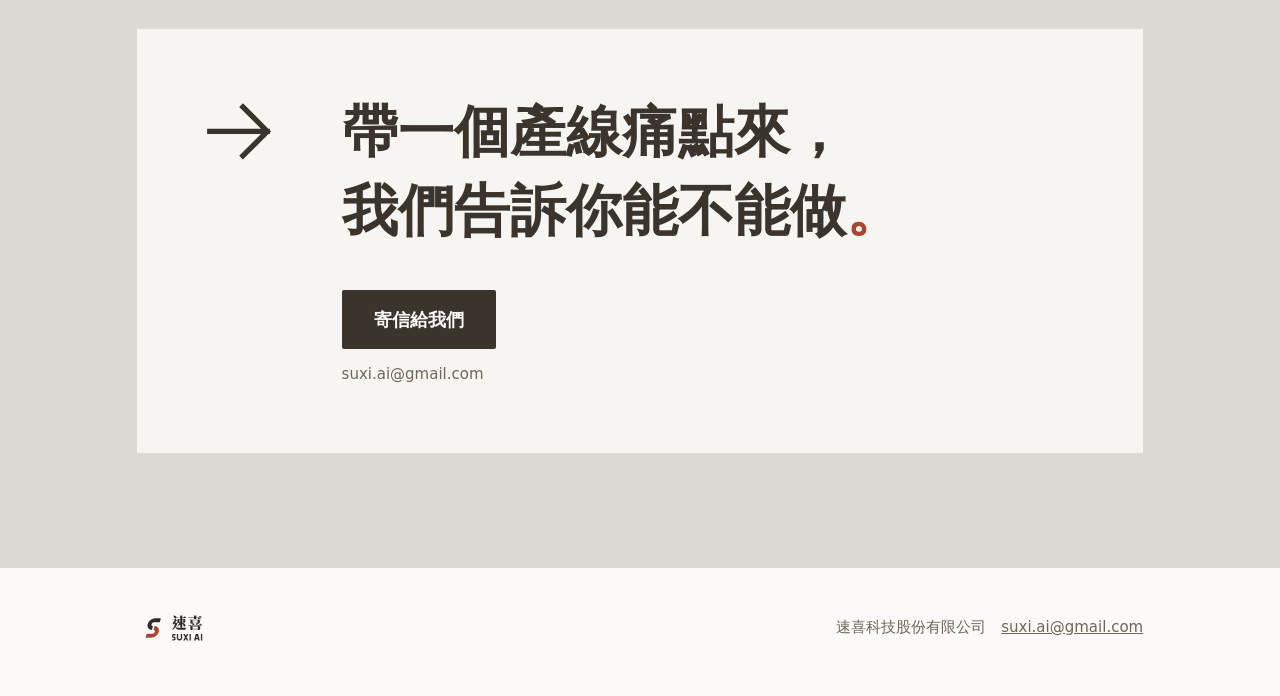
==== commit 5ecafdeb: "關於頁新增顧問區：Gavin（賴承志）、Tony（謝東興） Co-authored-by: likeadragonRPG <likeadragonRPG@users.noreply.github.co" ====
--- a/about/index.html
+++ b/about/index.html
@@ -66,10 +66,10 @@
   <section class="wall">
     <div class="wrap">
       <div class="head">
-        <h2>創辦人與合作夥伴<span class="seal">。</span></h2>
-        <p class="en">Founder and partner</p>
+        <h2>創辦人<span class="seal">。</span></h2>
+        <p class="en">Founder</p>
       </div>
-      <ul class="plates two">
+      <ul class="plates">
         <li class="plate person">
           <div>
             <h3>楊騎福（Fred）</h3>
@@ -78,12 +78,29 @@
             <p>在美商大廠十年，是資深工程師，專長客訴分析與客戶端技術支援。2026 年 11 月起全職投入速喜，協助 30～300 人的工廠把 AI 接到既有系統。</p>
           </div>
         </li>
+      </ul>
+    </div>
+  </section>
+
+  <section class="wall">
+    <div class="wrap">
+      <div class="head">
+        <h2>顧問<span class="seal">。</span></h2>
+        <p class="en">Advisors</p>
+      </div>
+      <ul class="plates two">
         <li class="plate person">
           <div>
             <h3>Gavin（賴承志）</h3>
-            <p class="en">Partner</p>
-            <p class="what">合作夥伴</p>
-            <p>自動化背景的實戰派，專長異常分析、預測保養、視覺檢測。沒有說明書和規格書，也能把中古或陌生設備的機台程式碼還原出來，再加以優化。</p>
+            <p class="en">Advisor</p>
+            <p class="what">顧問</p>
+          </div>
+        </li>
+        <li class="plate person">
+          <div>
+            <h3>Tony（謝東興）</h3>
+            <p class="en">Advisor</p>
+            <p class="what">顧問</p>
           </div>
         </li>
       </ul>
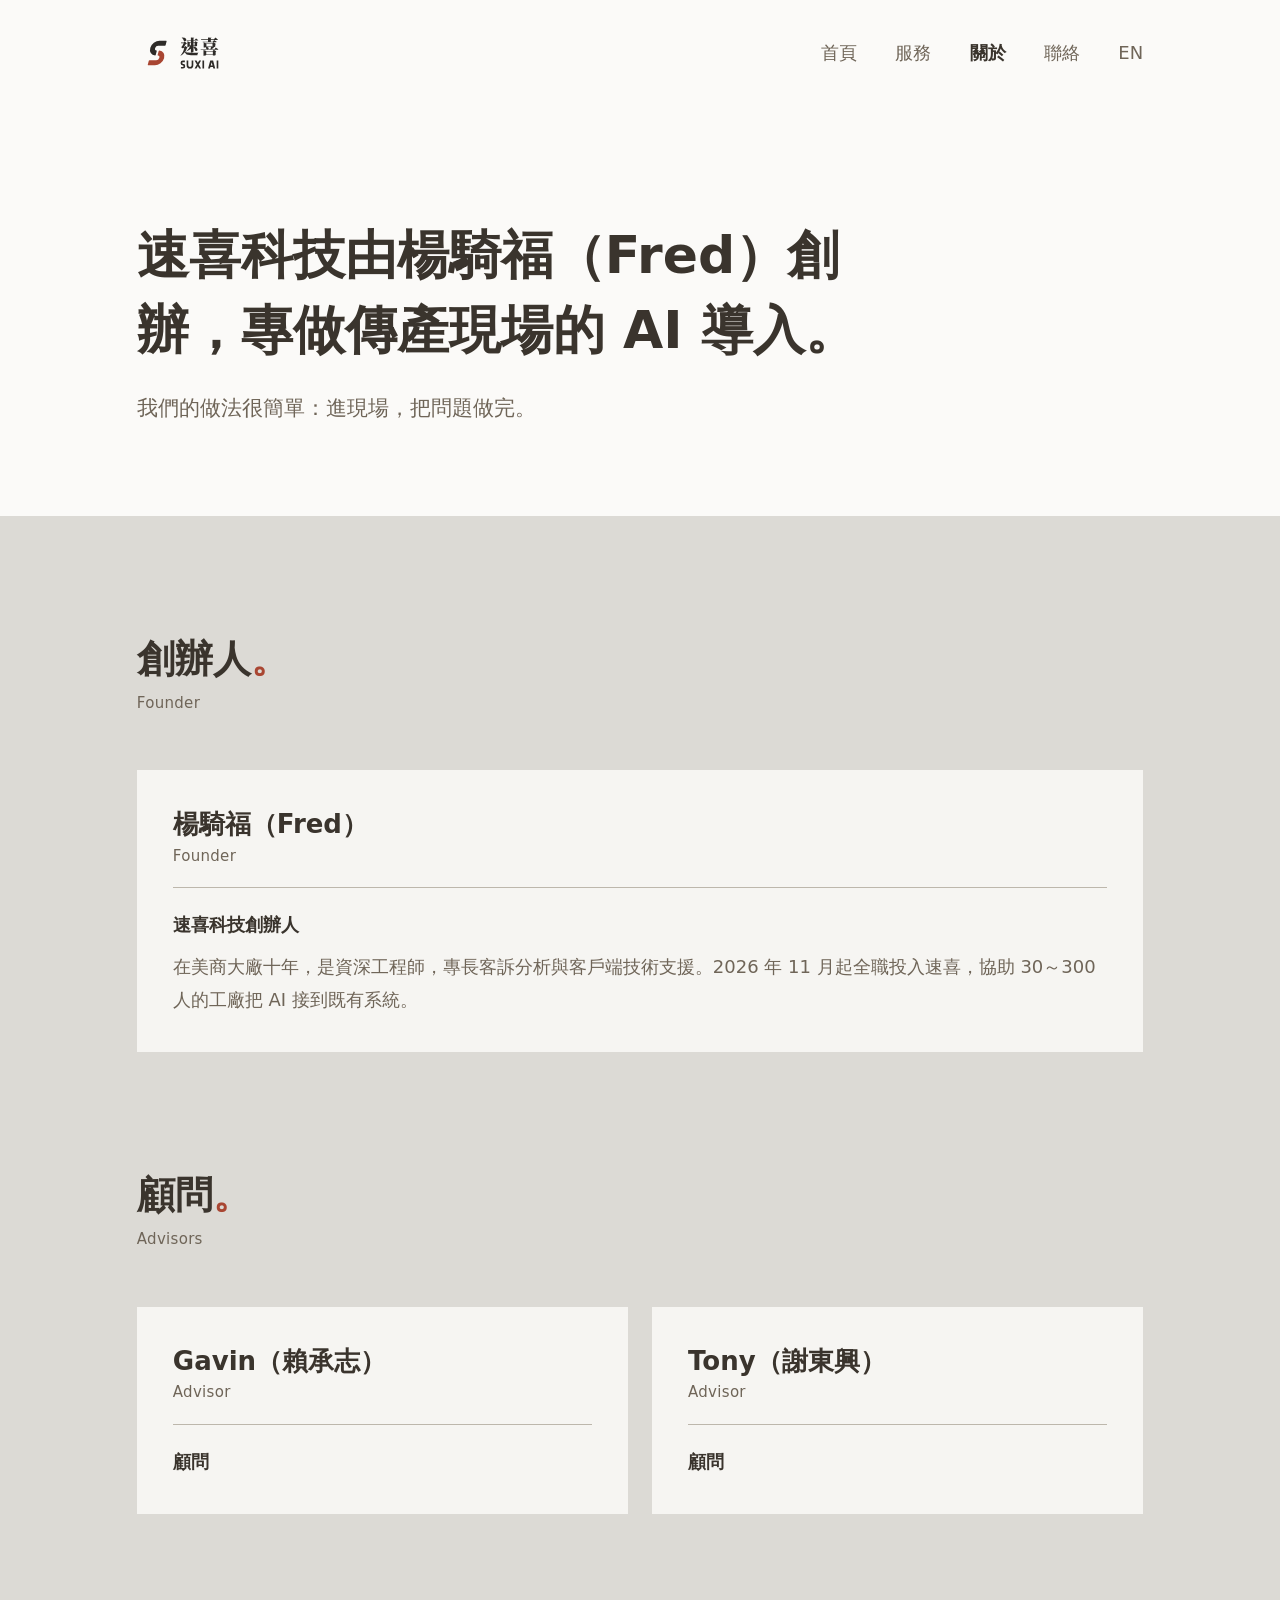
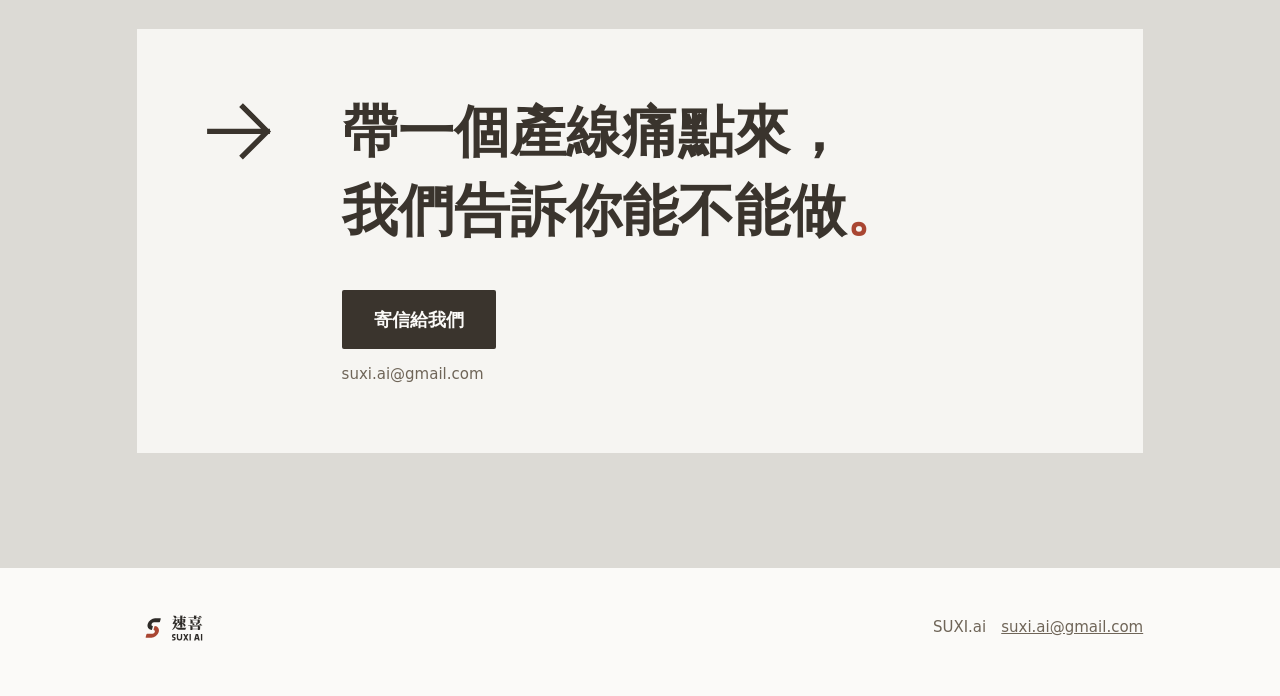
==== commit fdb2ce37: "上線前拿掉尚未登記的公司名，並移除沒有答案的 FAQ 頁尾與 JSON-LD 改用 SUXI.ai，避免讀者以為股份有限公司已經設立。服務頁的常見問題只有題目，整段刪除。  Co-authored-b" ====
--- a/about/index.html
+++ b/about/index.html
@@ -124,7 +124,7 @@
 <footer class="site-footer">
   <div class="wrap">
     <img src="../assets/suxi-horizontal-bi.svg" alt="速喜科技 SUXI AI" width="69" height="40">
-    <p>速喜科技股份有限公司　<a href="mailto:suxi.ai@gmail.com">suxi.ai@gmail.com</a></p>
+    <p>SUXI.ai　<a href="mailto:suxi.ai@gmail.com">suxi.ai@gmail.com</a></p>
   </div>
 </footer>
 
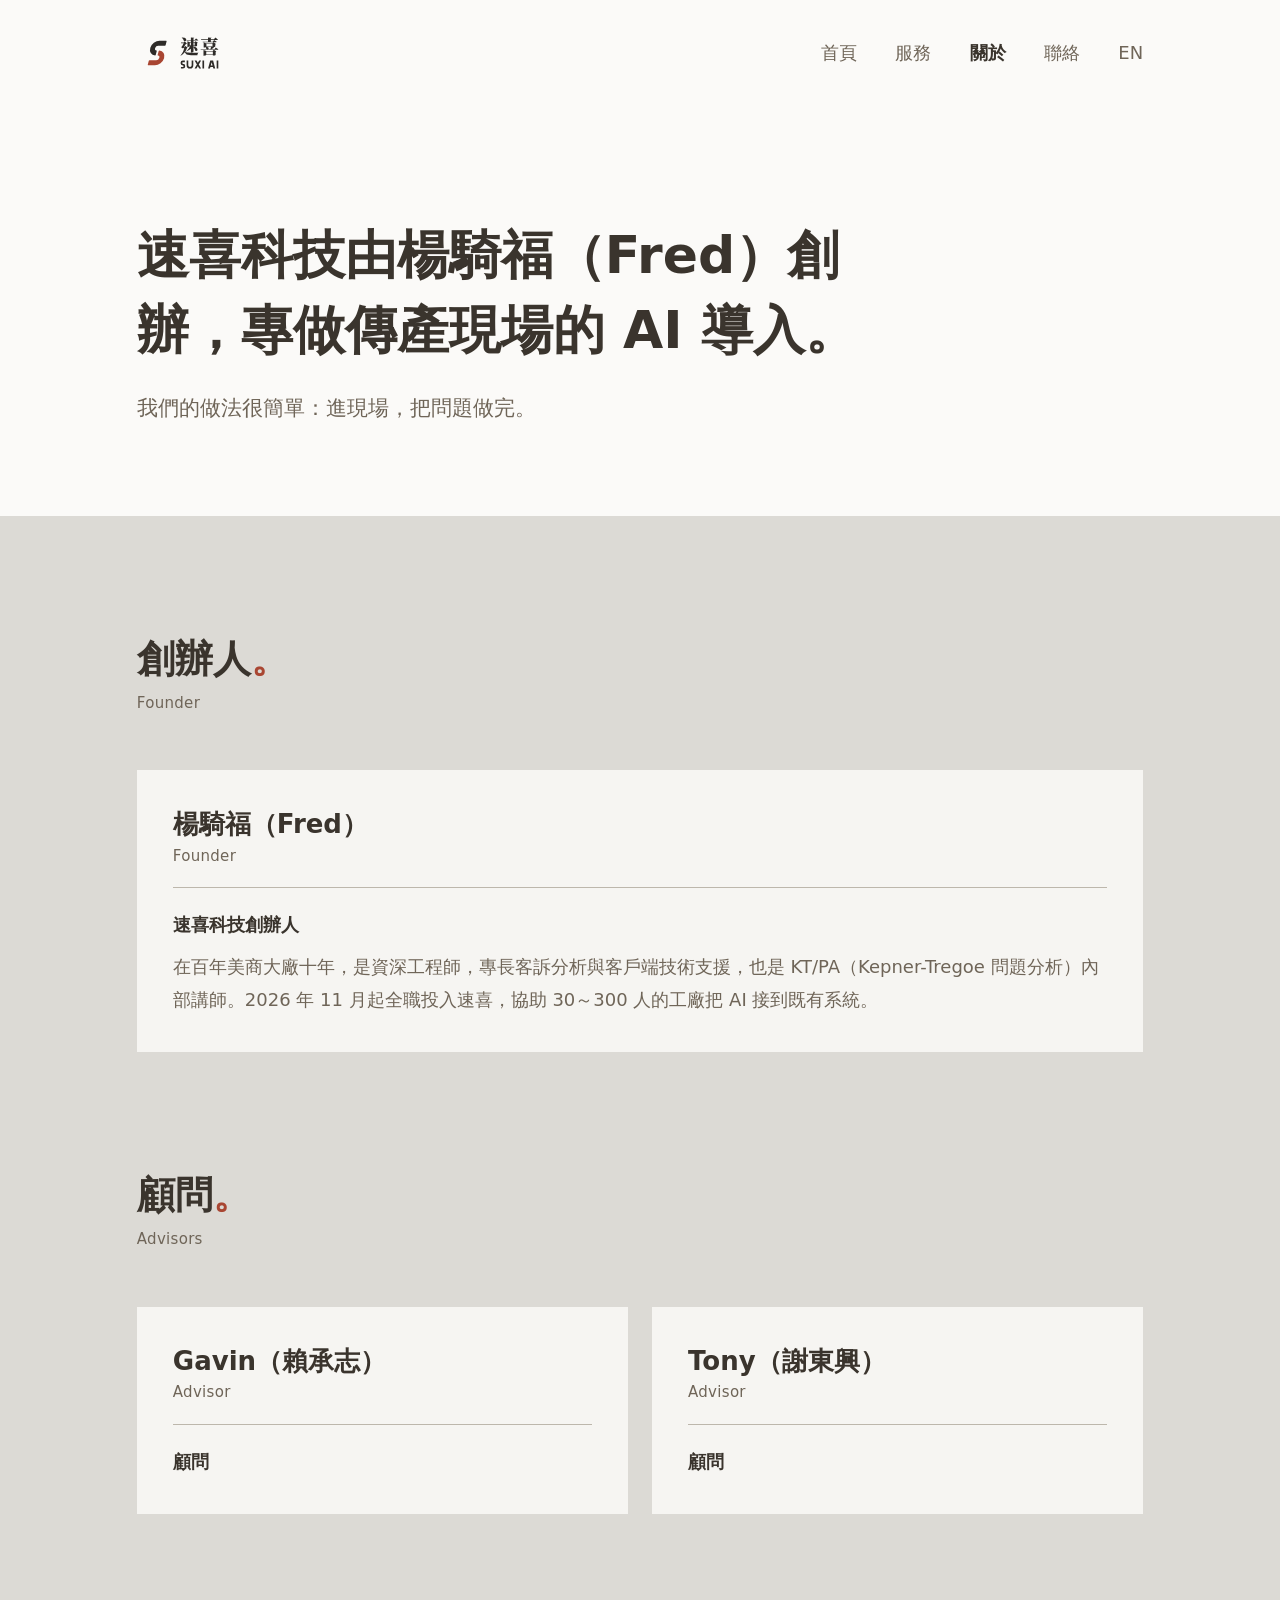
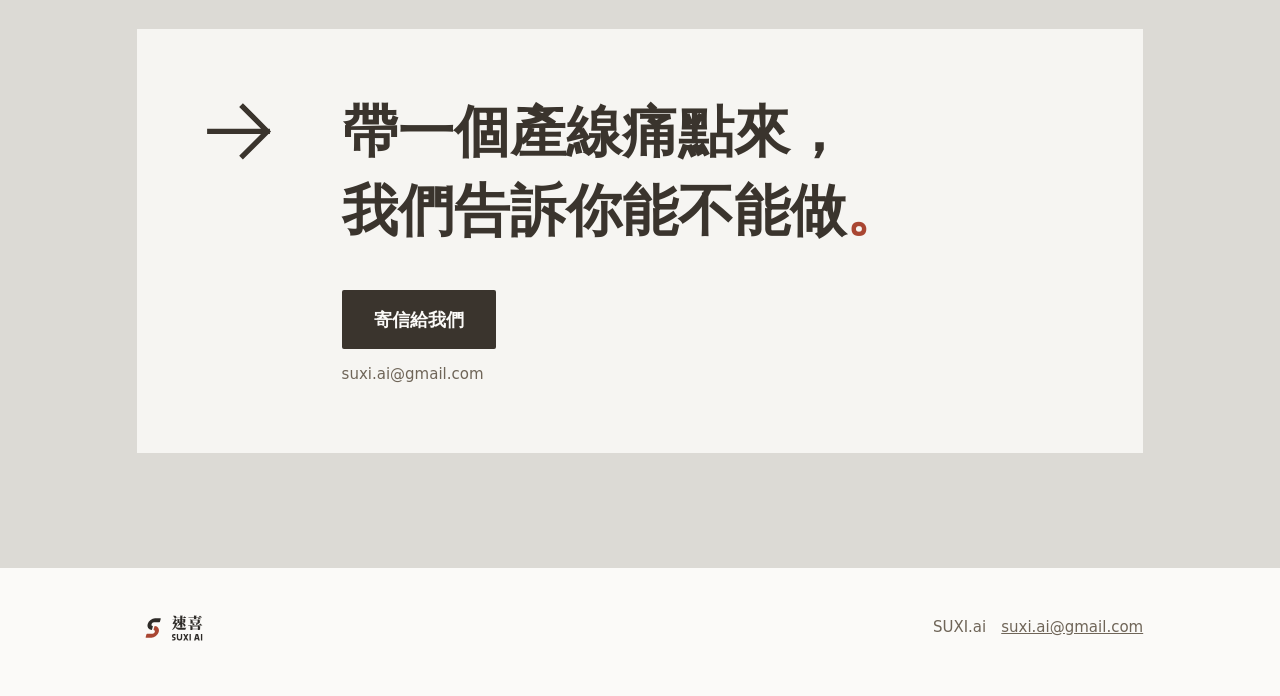
==== commit e728e98d: "關於頁創辦人背景改為核定的百年美商與 KT/PA 講師 wording 中英關於頁與 llms.txt 的創辦人敘述改用同一段事實，其餘頁面不動。  Co-authored-by: likeadrag" ====
--- a/about/index.html
+++ b/about/index.html
@@ -75,7 +75,7 @@
             <h3>楊騎福（Fred）</h3>
             <p class="en">Founder</p>
             <p class="what">速喜科技創辦人</p>
-            <p>在美商大廠十年，是資深工程師，專長客訴分析與客戶端技術支援。2026 年 11 月起全職投入速喜，協助 30～300 人的工廠把 AI 接到既有系統。</p>
+            <p>在百年美商大廠十年，是資深工程師，專長客訴分析與客戶端技術支援，也是 KT/PA（Kepner-Tregoe 問題分析）內部講師。2026 年 11 月起全職投入速喜，協助 30～300 人的工廠把 AI 接到既有系統。</p>
           </div>
         </li>
       </ul>
